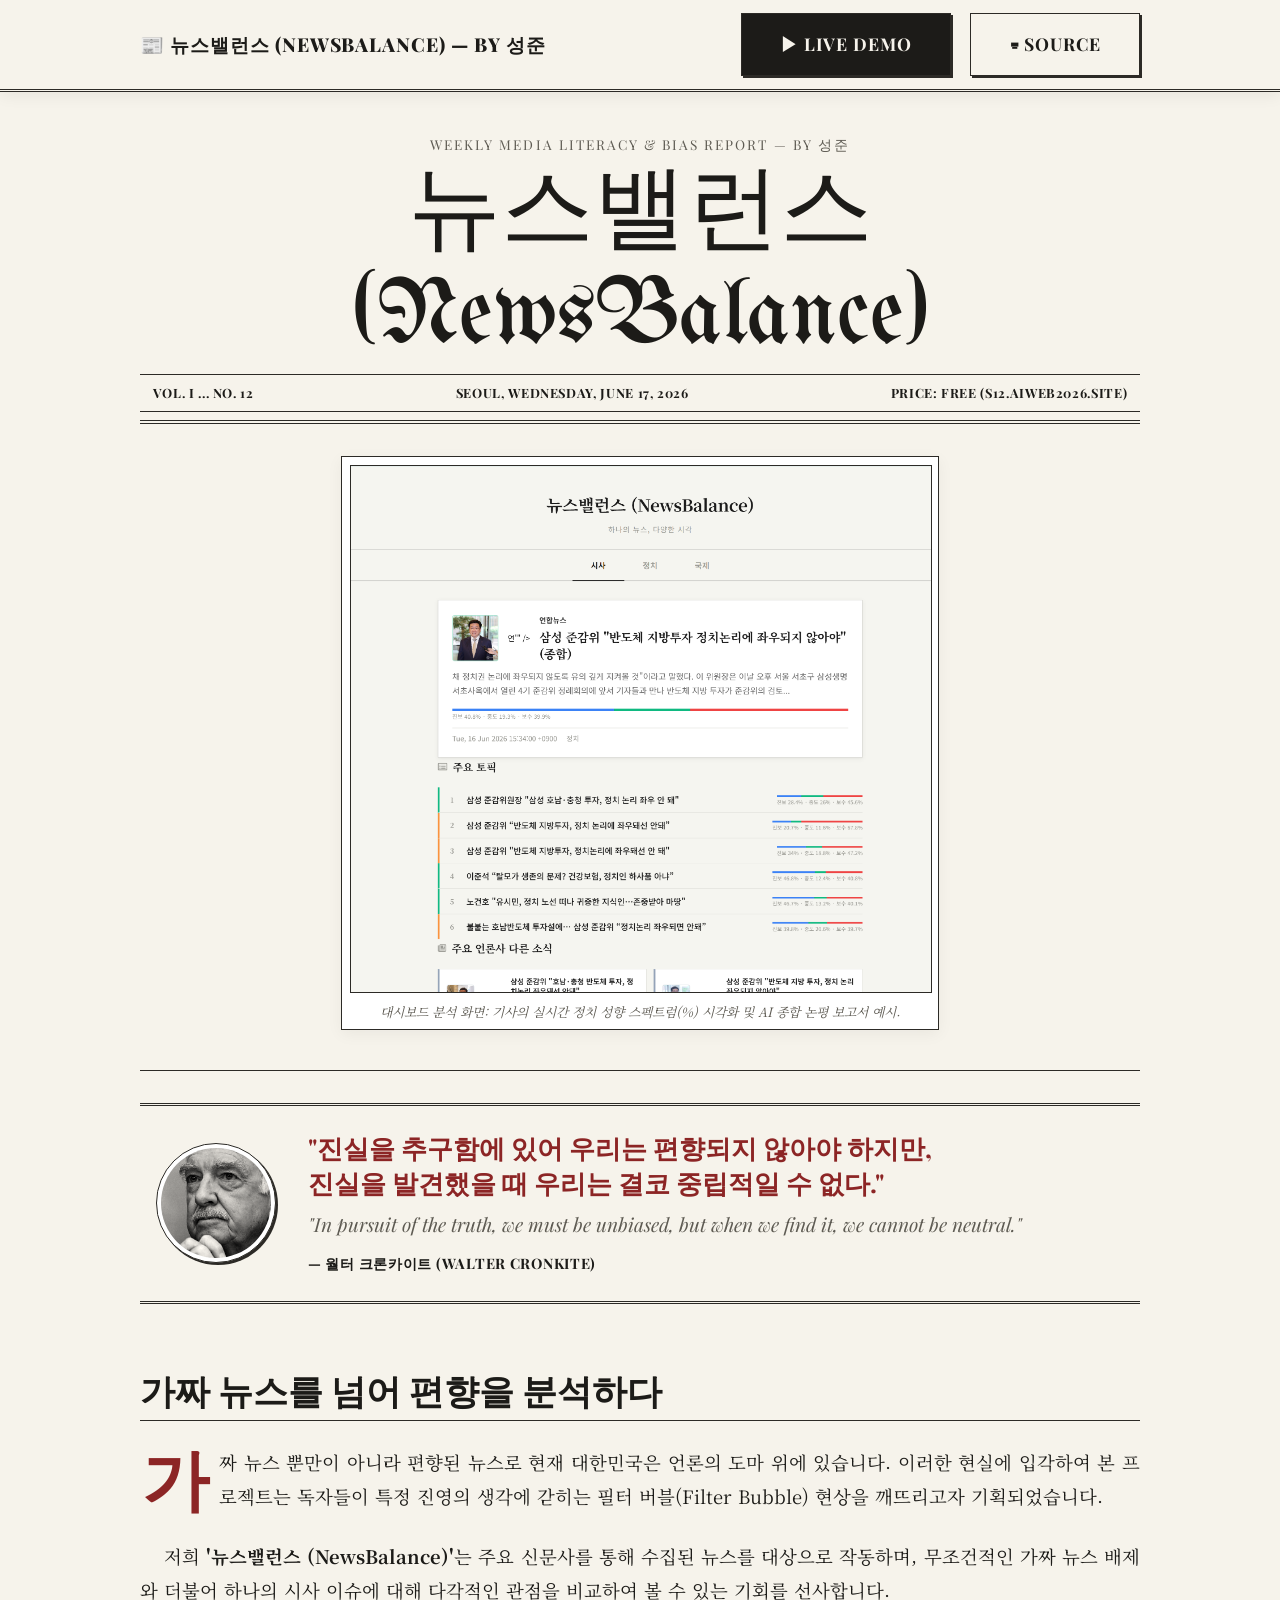
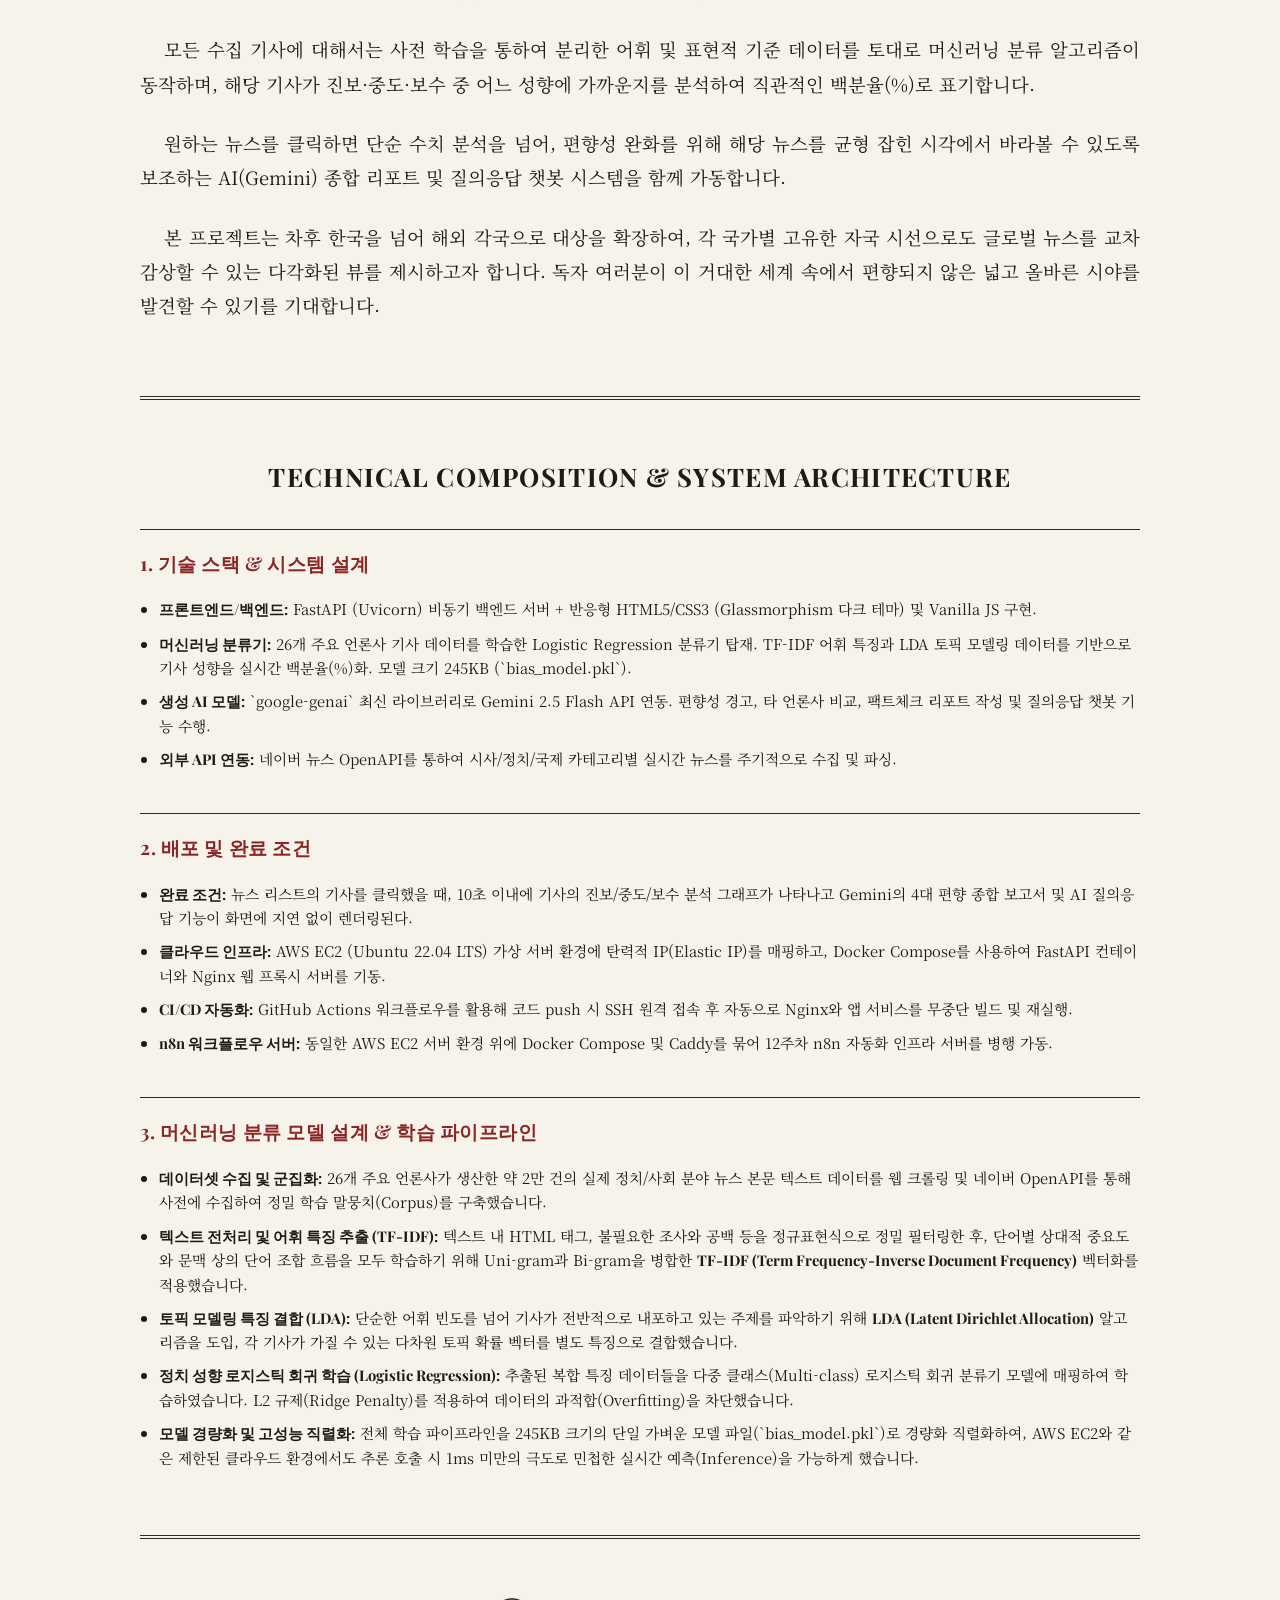
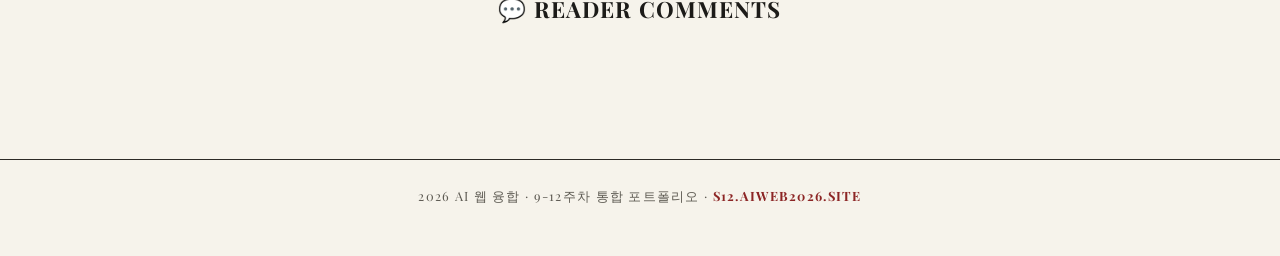
==== index.html @ e5dc77c5 "fix: change primary Live Demo link to raw IP address for reliability" ====
<!DOCTYPE html>
<html lang="ko">
<head>
  <meta charset="UTF-8" />
  <meta name="viewport" content="width=device-width, initial-scale=1.0" />
  <title>📰 뉴스밸런스 (NewsBalance) — by 성준</title>
  <meta name="description" content="뉴스 기사의 정치적 편향을 ML 이원 분석으로 수치화하고 균형 잡힌 시각을 제공하는 서비스" />
  <link rel="stylesheet" href="style.css" />
</head>
<body>

  <!-- ============ STICKY NAVIGATION BAR ============ -->
  <header class="sticky-nav">
    <div class="nav-inner">
      <span class="nav-brand">📰 뉴스밸런스 (NewsBalance) — by 성준</span>
      <div class="nav-buttons">
        <a class="newspaper-btn btn-primary" href="http://100.27.218.145" target="_blank" rel="noopener">
          ▶ Live Demo
        </a>
        <a class="newspaper-btn btn-secondary" href="https://github.com/sjunc/aiweb" target="_blank" rel="noopener">
          ⌨ Source
        </a>
      </div>
    </div>
  </header>

  <div class="container">
    
    <!-- ============ NEWSPAPER MASTHEAD ============ -->
    <header class="masthead">
      <div class="masthead-top">Weekly Media Literacy & Bias Report — by 성준</div>
      <h1 class="masthead-title">뉴스밸런스 (NewsBalance)</h1>
      <div class="masthead-info-bar">
        <span>VOL. I ... NO. 12</span>
        <span>SEOUL, WEDNESDAY, JUNE 17, 2026</span>
        <span>PRICE: FREE (s12.aiweb2026.site)</span>
      </div>
    </header>

    <!-- ============ LARGE FRONT-PAGE SCREENSHOT ============ -->
    <section class="main-screenshot-section">
      <div class="vintage-frame">
        <img class="main-screenshot" src="screenshot.png" alt="NewsBalance Dashboard Mockup" />
        <div class="image-caption">대시보드 분석 화면: 기사의 실시간 정치 성향 스펙트럼(%) 시각화 및 AI 종합 논평 보고서 예시.</div>
      </div>
    </section>

    <!-- ============ EDITORIAL CONTENT (Single Column) ============ -->
    <main class="editorial-stack">
      
      <!-- Walter Cronkite Quote with Portrait side-by-side -->
      <div class="quote-container">
        <div class="quote-portrait-box">
          <img class="quote-portrait-img" src="walter_cronkite.jpg" alt="Walter Cronkite" />
        </div>
        <div class="quote-block">
          <div class="quote-text">
            "진실을 추구함에 있어 우리는 편향되지 않아야 하지만, <br class="desktop-only">진실을 발견했을 때 우리는 결코 중립적일 수 없다."
          </div>
          <div class="quote-text-en">
            "In pursuit of the truth, we must be unbiased, but when we find it, we cannot be neutral."
          </div>
          <div class="quote-author">— 월터 크론카이트 (Walter Cronkite)</div>
        </div>
      </div>

      <!-- Introduction Article -->
      <article class="lead-article">
        <h2 class="article-headline">가짜 뉴스를 넘어 편향을 분석하다</h2>
        <div class="article-body">
          <p class="news-paragraph lead-p">
            가짜 뉴스 뿐만이 아니라 편향된 뉴스로 현재 대한민국은 언론의 도마 위에 있습니다. 이러한 현실에 입각하여 본 프로젝트는 독자들이 특정 진영의 생각에 갇히는 필터 버블(Filter Bubble) 현상을 깨뜨리고자 기획되었습니다.
          </p>
          <p class="news-paragraph">
            저희 <strong>'뉴스밸런스 (NewsBalance)'</strong>는 주요 신문사를 통해 수집된 뉴스를 대상으로 작동하며, 무조건적인 가짜 뉴스 배제와 더불어 하나의 시사 이슈에 대해 다각적인 관점을 비교하여 볼 수 있는 기회를 선사합니다.
          </p>
          <p class="news-paragraph">
            모든 수집 기사에 대해서는 사전 학습을 통하여 분리한 어휘 및 표현적 기준 데이터를 토대로 머신러닝 분류 알고리즘이 동작하며, 해당 기사가 진보·중도·보수 중 어느 성향에 가까운지를 분석하여 직관적인 백분율(%)로 표기합니다.
          </p>
          <p class="news-paragraph">
            원하는 뉴스를 클릭하면 단순 수치 분석을 넘어, 편향성 완화를 위해 해당 뉴스를 균형 잡힌 시각에서 바라볼 수 있도록 보조하는 AI(Gemini) 종합 리포트 및 질의응답 챗봇 시스템을 함께 가동합니다.
          </p>
          <p class="news-paragraph">
            본 프로젝트는 차후 한국을 넘어 해외 각국으로 대상을 확장하여, 각 국가별 고유한 자국 시선으로도 글로벌 뉴스를 교차 감상할 수 있는 다각화된 뷰를 제시하고자 합니다. 독자 여러분이 이 거대한 세계 속에서 편향되지 않은 넓고 올바른 시야를 발견할 수 있기를 기대합니다.
          </p>
        </div>
      </article>



    </main>

    <!-- ============ TECHNICAL SPECIFICATIONS ============ -->
    <section class="technical-report">
      <h2 class="tech-title">Technical Composition &amp; System Architecture</h2>
      
      <div class="tech-grid">
        <div class="tech-card">
          <h3 class="tech-sub-title">1. 기술 스택 &amp; 시스템 설계</h3>
          <ul class="tech-list">
            <li><strong>프론트엔드/백엔드:</strong> FastAPI (Uvicorn) 비동기 백엔드 서버 + 반응형 HTML5/CSS3 (Glassmorphism 다크 테마) 및 Vanilla JS 구현.</li>
            <li><strong>머신러닝 분류기:</strong> 26개 주요 언론사 기사 데이터를 학습한 Logistic Regression 분류기 탑재. TF-IDF 어휘 특징과 LDA 토픽 모델링 데이터를 기반으로 기사 성향을 실시간 백분율(%)화. 모델 크기 245KB (`bias_model.pkl`).</li>
            <li><strong>생성 AI 모델:</strong> `google-genai` 최신 라이브러리로 Gemini 2.5 Flash API 연동. 편향성 경고, 타 언론사 비교, 팩트체크 리포트 작성 및 질의응답 챗봇 기능 수행.</li>
            <li><strong>외부 API 연동:</strong> 네이버 뉴스 OpenAPI를 통하여 시사/정치/국제 카테고리별 실시간 뉴스를 주기적으로 수집 및 파싱.</li>
          </ul>
        </div>

        <div class="tech-card">
          <h3 class="tech-sub-title">2. 배포 및 완료 조건</h3>
          <ul class="tech-list">
            <li><strong>완료 조건:</strong> 뉴스 리스트의 기사를 클릭했을 때, 10초 이내에 기사의 진보/중도/보수 분석 그래프가 나타나고 Gemini의 4대 편향 종합 보고서 및 AI 질의응답 기능이 화면에 지연 없이 렌더링된다.</li>
            <li><strong>클라우드 인프라:</strong> AWS EC2 (Ubuntu 22.04 LTS) 가상 서버 환경에 탄력적 IP(Elastic IP)를 매핑하고, Docker Compose를 사용하여 FastAPI 컨테이너와 Nginx 웹 프록시 서버를 기동.</li>
            <li><strong>CI/CD 자동화:</strong> GitHub Actions 워크플로우를 활용해 코드 push 시 SSH 원격 접속 후 자동으로 Nginx와 앱 서비스를 무중단 빌드 및 재실행.</li>
            <li><strong>n8n 워크플로우 서버:</strong> 동일한 AWS EC2 서버 환경 위에 Docker Compose 및 Caddy를 묶어 12주차 n8n 자동화 인프라 서버를 병행 가동.</li>
          </ul>
        </div>

        <div class="tech-card">
          <h3 class="tech-sub-title">3. 머신러닝 분류 모델 설계 &amp; 학습 파이프라인</h3>
          <ul class="tech-list">
            <li><strong>데이터셋 수집 및 군집화:</strong> 26개 주요 언론사가 생산한 약 2만 건의 실제 정치/사회 분야 뉴스 본문 텍스트 데이터를 웹 크롤링 및 네이버 OpenAPI를 통해 사전에 수집하여 정밀 학습 말뭉치(Corpus)를 구축했습니다.</li>
            <li><strong>텍스트 전처리 및 어휘 특징 추출 (TF-IDF):</strong> 텍스트 내 HTML 태그, 불필요한 조사와 공백 등을 정규표현식으로 정밀 필터링한 후, 단어별 상대적 중요도와 문맥 상의 단어 조합 흐름을 모두 학습하기 위해 Uni-gram과 Bi-gram을 병합한 <strong>TF-IDF (Term Frequency-Inverse Document Frequency)</strong> 벡터화를 적용했습니다.</li>
            <li><strong>토픽 모델링 특징 결합 (LDA):</strong> 단순한 어휘 빈도를 넘어 기사가 전반적으로 내포하고 있는 주제를 파악하기 위해 <strong>LDA (Latent Dirichlet Allocation)</strong> 알고리즘을 도입, 각 기사가 가질 수 있는 다차원 토픽 확률 벡터를 별도 특징으로 결합했습니다.</li>
            <li><strong>정치 성향 로지스틱 회귀 학습 (Logistic Regression):</strong> 추출된 복합 특징 데이터들을 다중 클래스(Multi-class) 로지스틱 회귀 분류기 모델에 매핑하여 학습하였습니다. L2 규제(Ridge Penalty)를 적용하여 데이터의 과적합(Overfitting)을 차단했습니다.</li>
            <li><strong>모델 경량화 및 고성능 직렬화:</strong> 전체 학습 파이프라인을 245KB 크기의 단일 가벼운 모델 파일(`bias_model.pkl`)로 경량화 직렬화하여, AWS EC2와 같은 제한된 클라우드 환경에서도 추론 호출 시 1ms 미만의 극도로 민첩한 실시간 예측(Inference)을 가능하게 했습니다.</li>
          </ul>
        </div>
      </div>
    </section>

    <!-- ============ GISCUS COMMENTS ============ -->
    <section class="comments-section" id="comments">
      <h2 class="comments-title">💬 Reader Comments</h2>
      <div class="giscus"></div>
      <script src="https://giscus.app/client.js"
        data-repo="sjunc/aiweb"
        data-repo-id="R_kgDOSPzPfw"
        data-category="Announcements"
        data-category-id="DIC_kwDOSPzPf84C79hP"
        data-mapping="pathname"
        data-strict="0"
        data-reactions-enabled="1"
        data-emit-metadata="0"
        data-input-position="bottom"
        data-theme="preferred_color_scheme"
        data-lang="ko"
        crossorigin="anonymous"
        async>
      </script>
    </section>

  </div>

  <!-- Footer -->
  <footer class="vintage-footer">
    2026 AI 웹 융합 · 9-12주차 통합 포트폴리오 · <a href="https://s12.aiweb2026.site">s12.aiweb2026.site</a>
  </footer>

</body>
</html>
---- style.css ----
/* ============ Playfair & Blackletter Fonts ============ */
@import url('https://fonts.googleapis.com/css2?family=Playfair+Display:ital,wght@0,700;0,800;1,400;1,700&family=UnifrakturMaguntia&family=Noto+Serif+KR:wght@400;500;700&display=swap');

:root {
  --paper: #f6f3eb; /* Aged parchment color */
  --ink: #1c1b18;   /* Faded black ink */
  --ink-muted: #5e5b53;
  --border: #2c2a26;
  --accent: #8c2525; /* Vintage Red */
  --highlight: #ede8dd;
  --container-max: 1000px; /* Wider and more readable unified single column */
}

body {
  margin: 0;
  padding: 0;
  background-color: var(--paper);
  color: var(--ink);
  font-family: 'Noto Serif KR', Georgia, serif;
  line-height: 1.85;
  -webkit-font-smoothing: antialiased;
}

/* Base Container */
.container {
  max-width: var(--container-max);
  margin: 0 auto;
  padding: 2.5rem 1.5rem;
}

/* ============ MASTHEAD (Newspaper Header) ============ */
.masthead {
  text-align: center;
  border-bottom: 4px double var(--border);
  padding-bottom: 0.5rem;
  margin-bottom: 2rem;
}

.masthead-top {
  font-family: 'Playfair Display', serif;
  font-size: 0.85rem;
  letter-spacing: 0.15em;
  text-transform: uppercase;
  color: var(--ink-muted);
  margin-bottom: 0.3rem;
}

.masthead-title {
  font-family: 'UnifrakturMaguntia', serif;
  font-size: clamp(3.2rem, 8vw, 5.8rem);
  line-height: 1.1;
  margin: 0.4rem 0;
  font-weight: normal;
  color: var(--ink);
}

.masthead-info-bar {
  display: flex;
  justify-content: space-between;
  border-top: 1px solid var(--border);
  border-bottom: 1px solid var(--border);
  padding: 0.4rem 0.8rem;
  font-family: 'Playfair Display', serif;
  font-size: 0.8rem;
  font-weight: bold;
  text-transform: uppercase;
  letter-spacing: 0.05em;
}

@media (max-width: 480px) {
  .masthead-info-bar {
    font-size: 0.65rem;
    padding: 0.4rem 0.2rem;
  }
}

/* ============ STICKY NAVIGATION BAR ============ */
.sticky-nav {
  position: sticky;
  top: 0;
  z-index: 1000;
  background-color: var(--paper);
  border-bottom: 3px double var(--border);
  padding: 0.8rem 2rem;
  box-shadow: 0 4px 15px rgba(0, 0, 0, 0.06);
}

.nav-inner {
  max-width: var(--container-max);
  margin: 0 auto;
  display: flex;
  justify-content: space-between;
  align-items: center;
  gap: 1.5rem;
}

.nav-brand {
  font-family: 'Playfair Display', serif;
  font-weight: 800;
  font-size: 1.2rem;
  letter-spacing: 0.05em;
  text-transform: uppercase;
  color: var(--ink);
}

.nav-buttons {
  display: flex;
  gap: 1.2rem;
}

.newspaper-btn {
  display: inline-flex;
  align-items: center;
  justify-content: center;
  gap: 0.6rem;
  padding: 0.9rem 2.4rem;
  font-family: 'Playfair Display', serif;
  font-size: 1.1rem;
  font-weight: bold;
  text-decoration: none;
  text-transform: uppercase;
  letter-spacing: 0.05em;
  transition: all 0.2s ease;
  border: 1px solid var(--border);
  box-shadow: 2px 2px 0px var(--border);
}

@media (max-width: 680px) {
  .sticky-nav {
    padding: 0.8rem 1rem;
  }
  .nav-inner {
    flex-direction: column;
    gap: 0.6rem;
    align-items: center;
    text-align: center;
  }
  .nav-brand {
    font-size: 1.05rem;
  }
  .nav-buttons {
    width: 100%;
    justify-content: center;
    gap: 0.6rem;
  }
  .newspaper-btn {
    padding: 0.6rem 1.2rem !important;
    font-size: 0.85rem !important;
  }
}

.newspaper-btn:active {
  transform: translate(2px, 2px);
  box-shadow: none;
}

.newspaper-btn.btn-primary {
  background-color: var(--ink);
  color: var(--paper);
}

.newspaper-btn.btn-primary:hover {
  background-color: var(--accent);
  color: white;
  border-color: var(--accent);
}

.newspaper-btn.btn-secondary {
  background-color: transparent;
  color: var(--ink);
}

.newspaper-btn.btn-secondary:hover {
  background-color: var(--highlight);
}

/* ============ VINTAGE SCREENSHOT FRAME ============ */
.main-screenshot-section {
  display: flex;
  justify-content: center;
  margin-bottom: 2.5rem;
}

.vintage-frame {
  border: 1px solid var(--border);
  padding: 8px;
  background-color: white;
  box-shadow: 0 4px 15px rgba(0, 0, 0, 0.05);
  max-width: 580px;
  width: 100%;
}

.main-screenshot {
  display: block;
  width: 100%;
  height: auto;
  border: 1px solid var(--border);
}

.image-caption {
  font-size: 0.8rem;
  font-style: italic;
  color: var(--ink-muted);
  text-align: center;
  margin-top: 0.6rem;
  line-height: 1.4;
}

/* ============ EDITORIAL STACK (Single Column) ============ */
.editorial-stack {
  display: flex;
  flex-direction: column;
  gap: 2.5rem;
  border-top: 1px solid var(--border);
  padding-top: 2rem;
}

/* Quote Block & Portrait Container */
.quote-container {
  display: flex;
  align-items: center;
  gap: 2rem;
  border-top: 3px double var(--border);
  border-bottom: 3px double var(--border);
  padding: 1.5rem 1rem;
  margin-bottom: 1.5rem;
}

.quote-portrait-box {
  flex-shrink: 0;
  width: 110px;
  height: 110px;
  border: 1px solid var(--border);
  padding: 4px;
  background-color: white;
  border-radius: 50%;
  overflow: hidden;
  box-shadow: 2px 2px 0px var(--border);
}

.quote-portrait-img {
  width: 100%;
  height: 100%;
  object-fit: cover;
  border-radius: 50%;
  filter: grayscale(100%) contrast(120%) sepia(10%);
}

.quote-block {
  flex: 1;
  text-align: left;
}

@media (max-width: 680px) {
  .quote-container {
    flex-direction: column;
    text-align: center;
    gap: 1rem;
  }
  .quote-block {
    text-align: center;
  }
}

.quote-text {
  font-family: 'Playfair Display', serif;
  font-size: clamp(1.2rem, 2.5vw, 1.6rem);
  line-height: 1.4;
  margin-bottom: 0.6rem;
  font-weight: 700;
  color: var(--accent);
}

.quote-text-en {
  font-family: 'Playfair Display', serif;
  font-size: clamp(1rem, 2vw, 1.2rem);
  font-style: italic;
  line-height: 1.4;
  margin-bottom: 0.8rem;
  color: var(--ink-muted);
}

.quote-author {
  font-family: 'Playfair Display', serif;
  font-size: 0.9rem;
  font-weight: bold;
  text-transform: uppercase;
  letter-spacing: 0.05em;
}

/* Article Headline & Body */
.lead-article {
  text-align: left;
}

.article-headline {
  font-family: 'Playfair Display', serif;
  font-size: clamp(1.6rem, 3.5vw, 2.2rem);
  font-weight: 800;
  line-height: 1.25;
  margin: 0 0 1.5rem 0;
  color: var(--ink);
  border-bottom: 1px solid var(--border);
  padding-bottom: 0.5rem;
}

.article-body {
  font-size: 1.15rem;
  color: var(--ink);
}

.news-paragraph {
  margin: 0 0 1.6rem 0;
  text-indent: 1.5rem;
  text-align: justify;
  line-height: 1.85;
}

.news-paragraph.lead-p {
  text-indent: 0;
}

.news-paragraph.lead-p::first-letter {
  float: left;
  font-size: 4.2rem;
  line-height: 0.75;
  padding-top: 6px;
  padding-right: 10px;
  padding-left: 2px;
  font-family: 'Playfair Display', serif;
  font-weight: bold;
  color: var(--accent);
}

.desktop-only {
  display: block;
}

@media (max-width: 576px) {
  .desktop-only {
    display: none;
  }
}

/* Portrait Section */
.portrait-section {
  display: flex;
  justify-content: center;
  margin: 1rem 0;
}

.portrait-box {
  border: 1px solid var(--border);
  padding: 8px;
  background-color: white;
  text-align: center;
  max-width: 550px;
  width: 100%;
}

.portrait-img {
  width: 100%;
  height: auto;
  border: 1px solid var(--border);
  filter: grayscale(100%) contrast(120%) sepia(10%);
}

.portrait-cap {
  font-size: 0.75rem;
  font-style: italic;
  color: var(--ink-muted);
  margin-top: 0.5rem;
  line-height: 1.3;
}

/* ============ TECHNICAL SPECIFICATIONS ============ */
.technical-report {
  border-top: 4px double var(--border);
  margin-top: 3rem;
  padding-top: 2rem;
}

.tech-title {
  font-family: 'Playfair Display', serif;
  text-align: center;
  font-size: 1.6rem;
  text-transform: uppercase;
  letter-spacing: 0.05em;
  margin-bottom: 1.8rem;
}

.tech-grid {
  display: flex;
  flex-direction: column;
  gap: 2rem;
}

.tech-card {
  border-top: 1px solid var(--border);
  padding-top: 1rem;
}

.tech-sub-title {
  font-family: 'Playfair Display', serif;
  font-size: 1.2rem;
  text-transform: uppercase;
  margin-top: 0;
  margin-bottom: 1rem;
  letter-spacing: 0.03em;
  color: var(--accent);
}

.tech-list {
  padding-left: 1.2rem;
  margin: 0;
}

.tech-list li {
  font-size: 0.92rem;
  margin-bottom: 0.6rem;
  line-height: 1.6;
}

.tech-list li strong {
  font-family: 'Playfair Display', serif;
}

/* ============ GISCUS SECTION ============ */
.comments-section {
  border-top: 4px double var(--border);
  margin-top: 3.5rem;
  padding-top: 2rem;
}

.comments-title {
  font-family: 'Playfair Display', serif;
  font-size: 1.4rem;
  text-align: center;
  text-transform: uppercase;
  letter-spacing: 0.05em;
  margin-bottom: 1.5rem;
}

/* ============ FOOTER ============ */
.vintage-footer {
  border-top: 1px solid var(--border);
  margin-top: 4rem;
  padding: 1.5rem 0 3rem;
  text-align: center;
  font-family: 'Playfair Display', serif;
  font-size: 0.8rem;
  color: var(--ink-muted);
  text-transform: uppercase;
  letter-spacing: 0.1em;
}

.vintage-footer a {
  color: var(--accent);
  text-decoration: none;
  font-weight: bold;
}
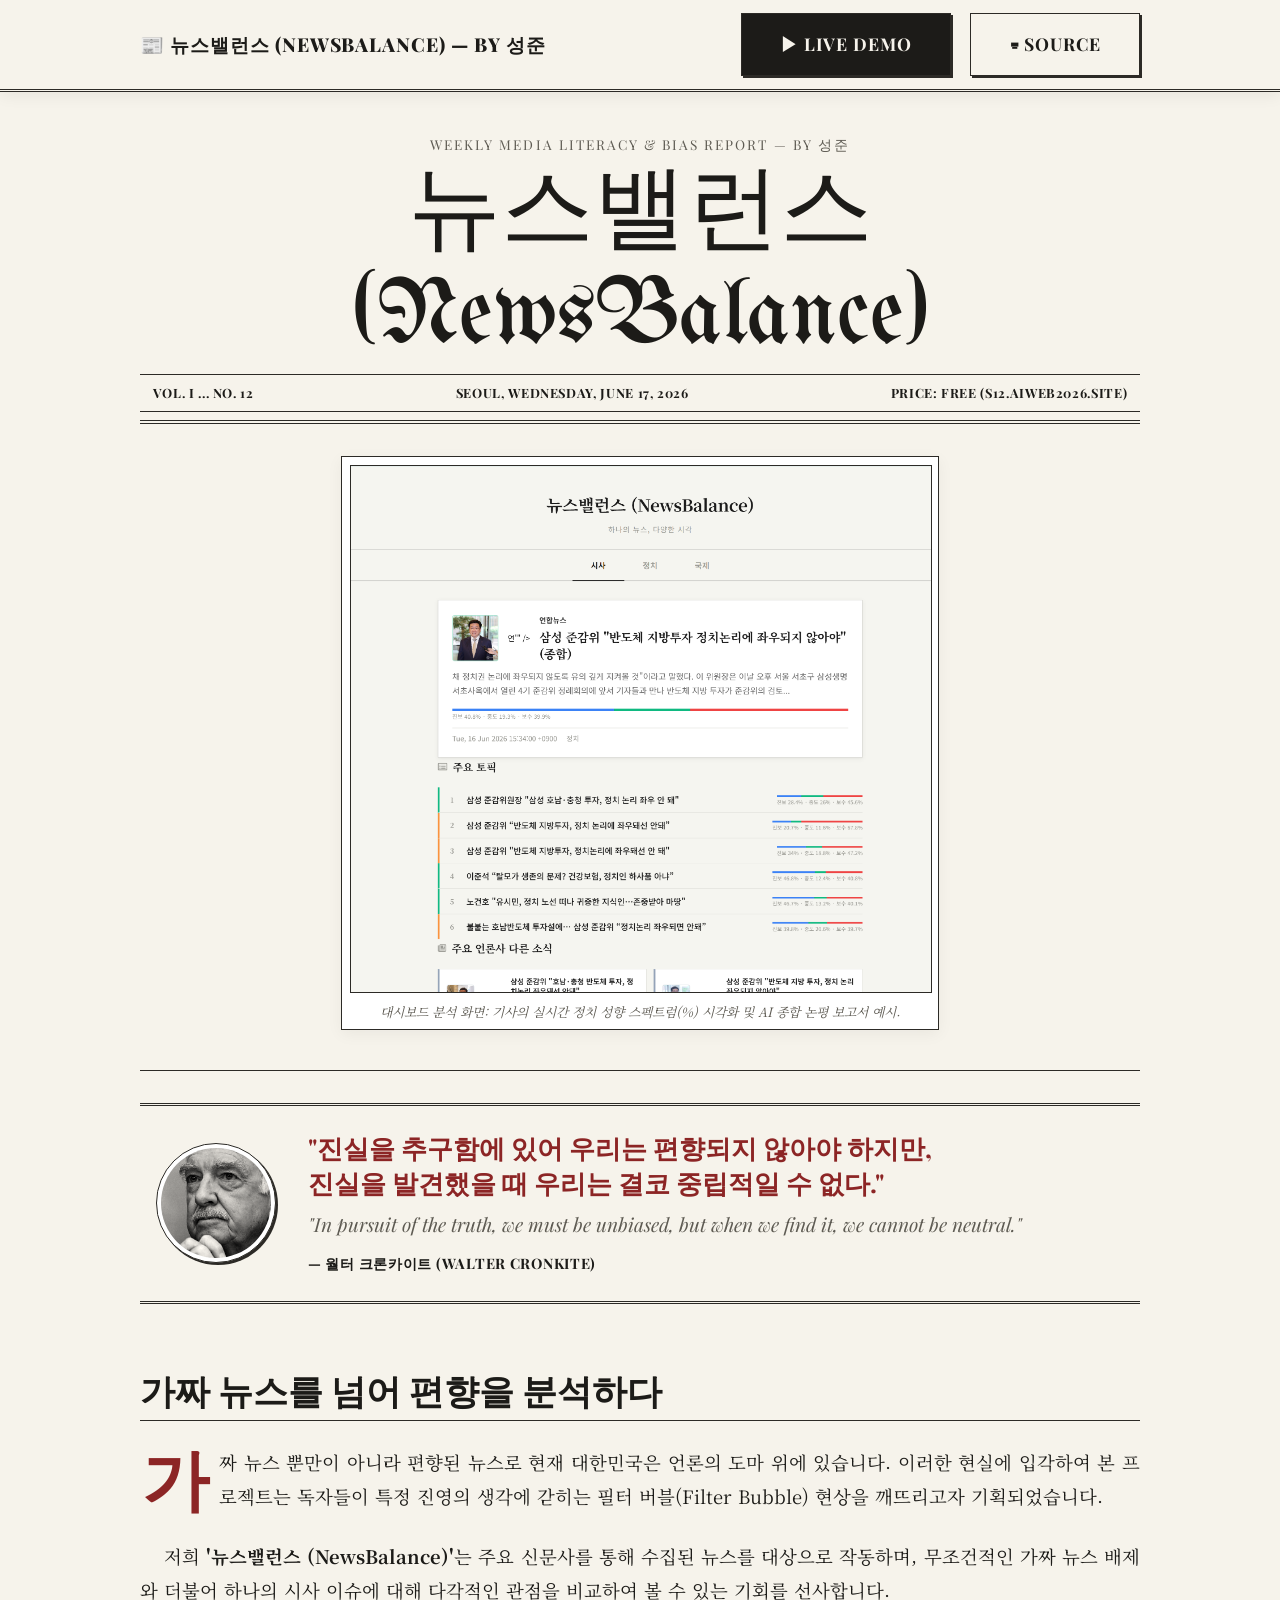
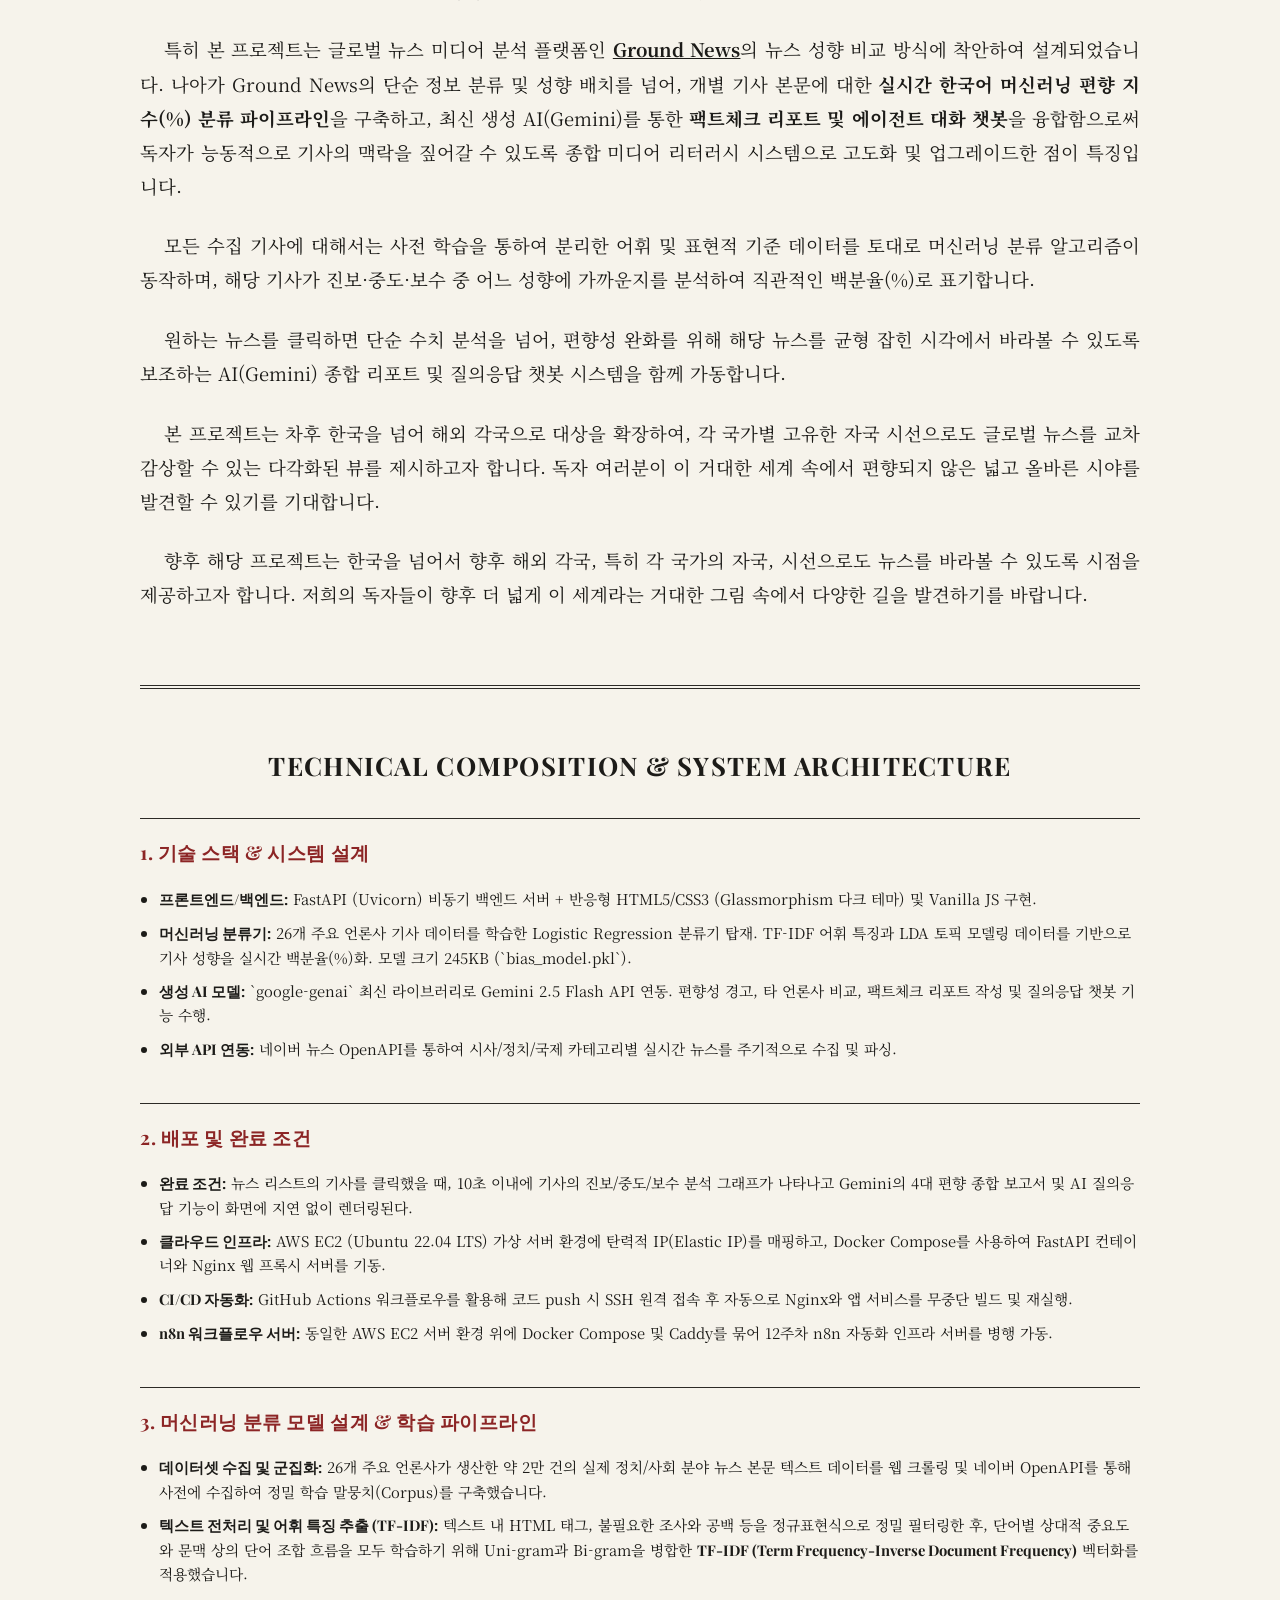
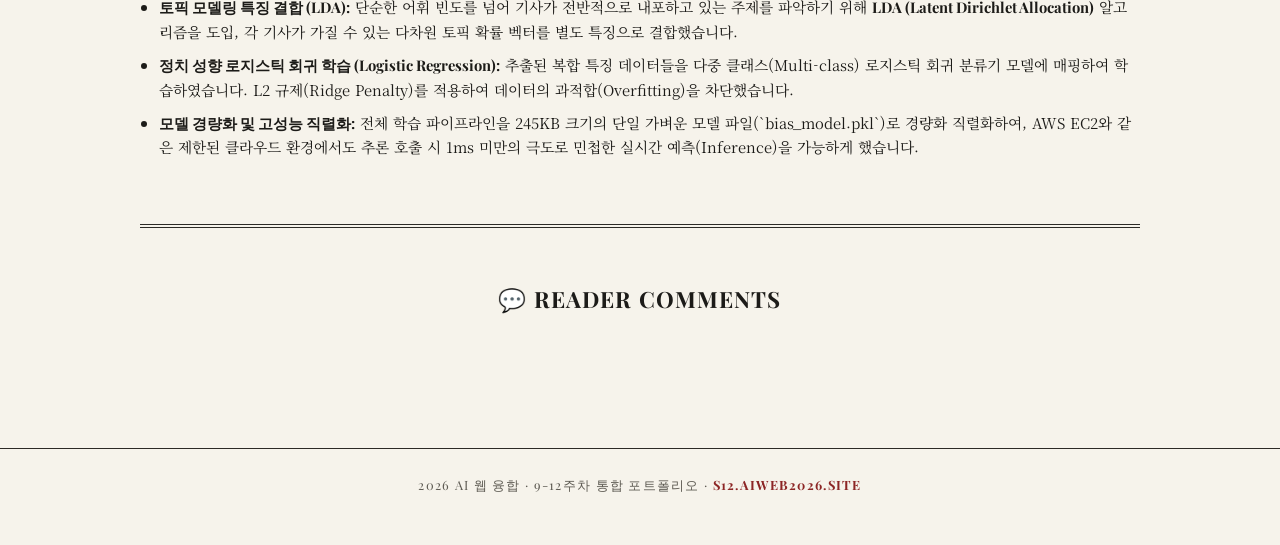
==== commit 430e5521: "docs: add Ground News inspiration and project vision statement to index.html" ====
--- a/index.html
+++ b/index.html
@@ -75,6 +75,9 @@
             저희 <strong>'뉴스밸런스 (NewsBalance)'</strong>는 주요 신문사를 통해 수집된 뉴스를 대상으로 작동하며, 무조건적인 가짜 뉴스 배제와 더불어 하나의 시사 이슈에 대해 다각적인 관점을 비교하여 볼 수 있는 기회를 선사합니다.
           </p>
           <p class="news-paragraph">
+            특히 본 프로젝트는 글로벌 뉴스 미디어 분석 플랫폼인 <strong><a href="https://ground.news/" target="_blank" rel="noopener" style="color: inherit; text-decoration: underline;">Ground News</a></strong>의 뉴스 성향 비교 방식에 착안하여 설계되었습니다. 나아가 Ground News의 단순 정보 분류 및 성향 배치를 넘어, 개별 기사 본문에 대한 <strong>실시간 한국어 머신러닝 편향 지수(%) 분류 파이프라인</strong>을 구축하고, 최신 생성 AI(Gemini)를 통한 <strong>팩트체크 리포트 및 에이전트 대화 챗봇</strong>을 융합함으로써 독자가 능동적으로 기사의 맥락을 짚어갈 수 있도록 종합 미디어 리터러시 시스템으로 고도화 및 업그레이드한 점이 특징입니다.
+          </p>
+          <p class="news-paragraph">
             모든 수집 기사에 대해서는 사전 학습을 통하여 분리한 어휘 및 표현적 기준 데이터를 토대로 머신러닝 분류 알고리즘이 동작하며, 해당 기사가 진보·중도·보수 중 어느 성향에 가까운지를 분석하여 직관적인 백분율(%)로 표기합니다.
           </p>
           <p class="news-paragraph">
@@ -82,6 +85,9 @@
           </p>
           <p class="news-paragraph">
             본 프로젝트는 차후 한국을 넘어 해외 각국으로 대상을 확장하여, 각 국가별 고유한 자국 시선으로도 글로벌 뉴스를 교차 감상할 수 있는 다각화된 뷰를 제시하고자 합니다. 독자 여러분이 이 거대한 세계 속에서 편향되지 않은 넓고 올바른 시야를 발견할 수 있기를 기대합니다.
+          </p>
+          <p class="news-paragraph">
+            향후 해당 프로젝트는 한국을 넘어서 향후 해외 각국, 특히 각 국가의 자국, 시선으로도 뉴스를 바라볼 수 있도록 시점을 제공하고자 합니다. 저희의 독자들이 향후 더 넓게 이 세계라는 거대한 그림 속에서 다양한 길을 발견하기를 바랍니다.
           </p>
         </div>
       </article>
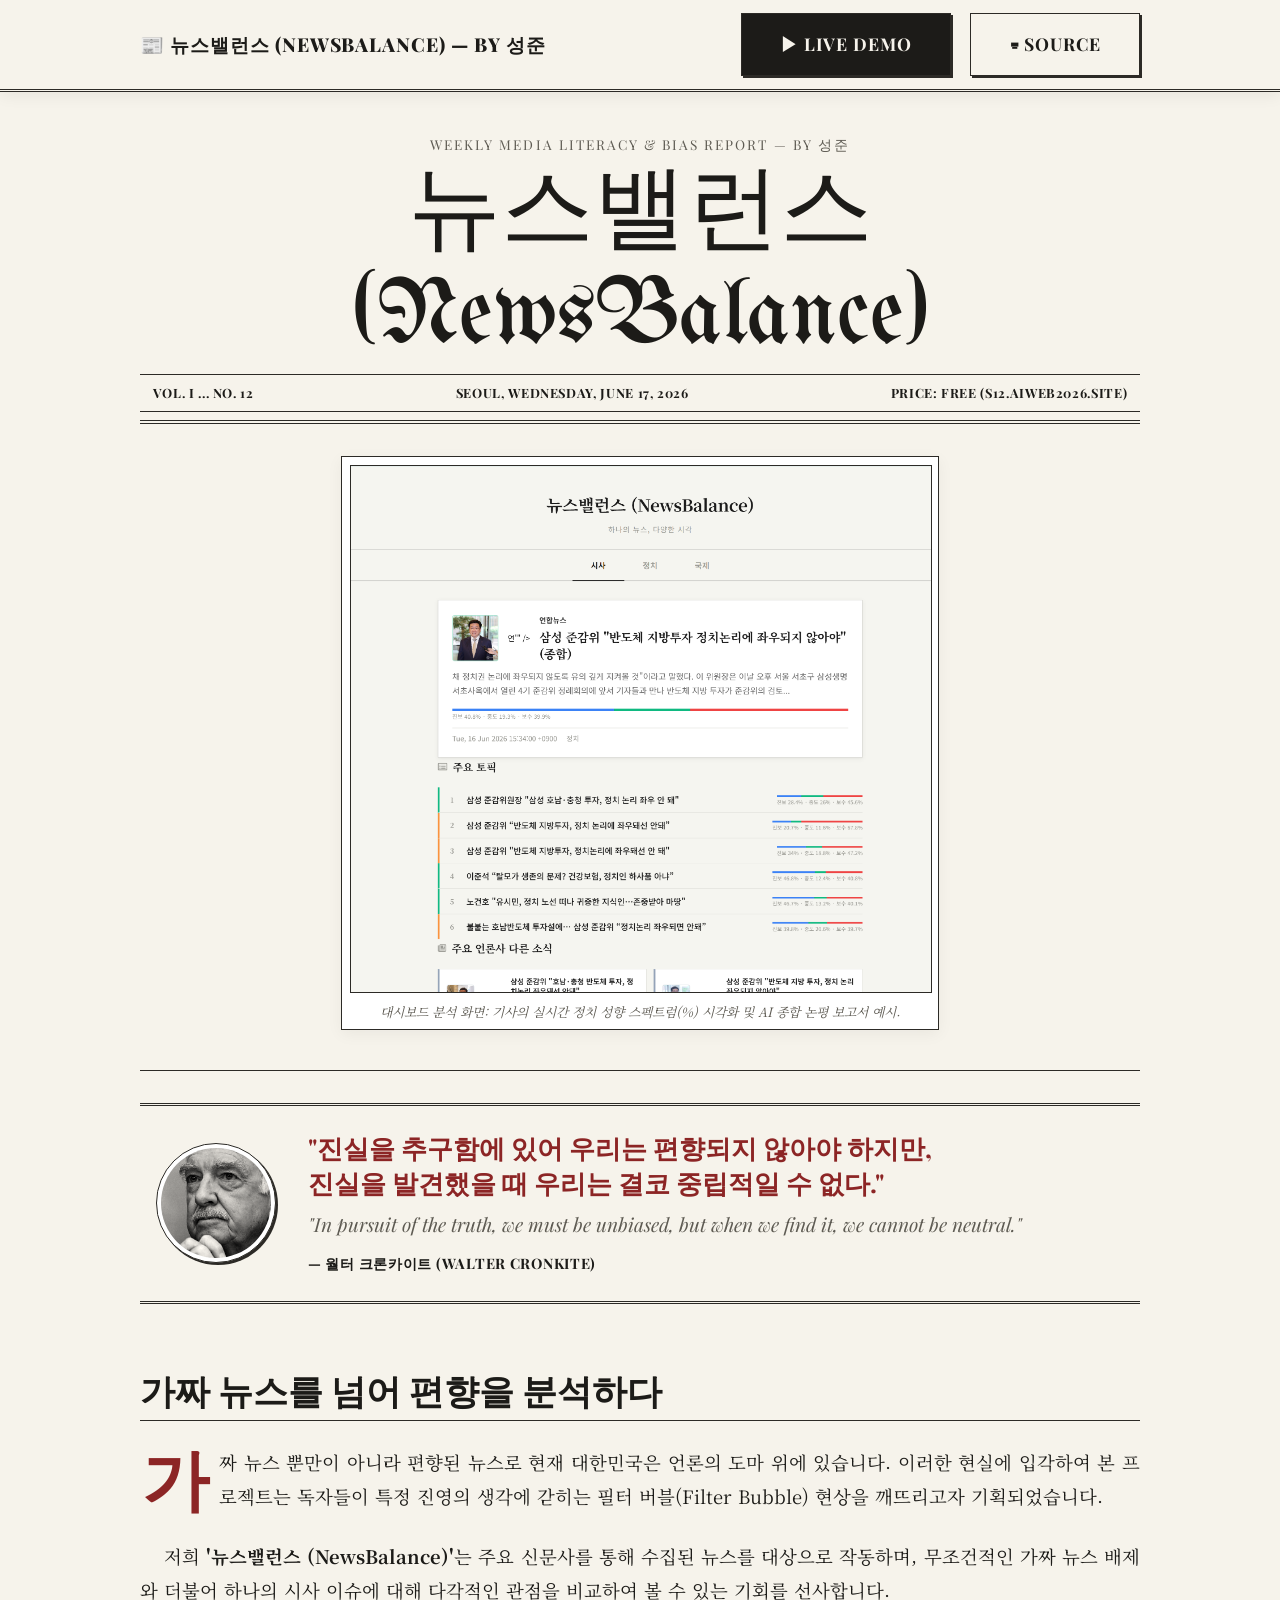
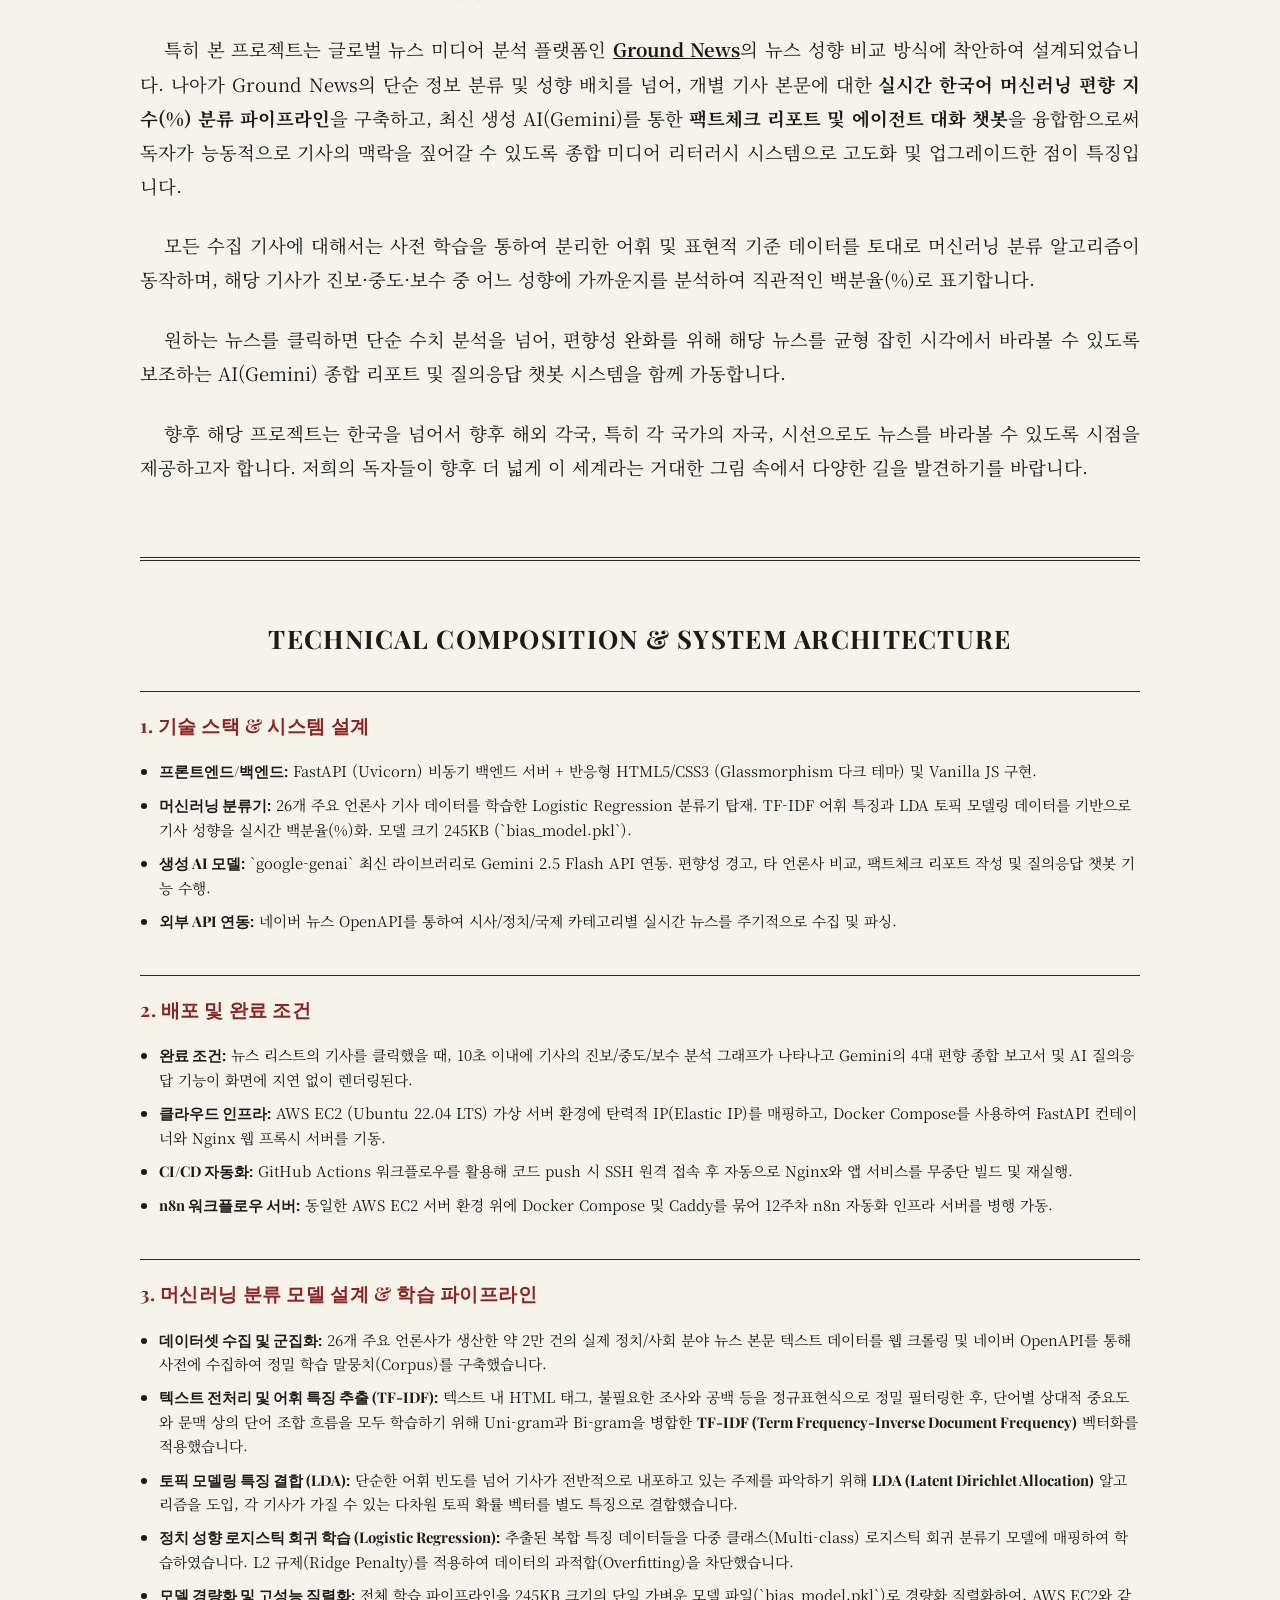
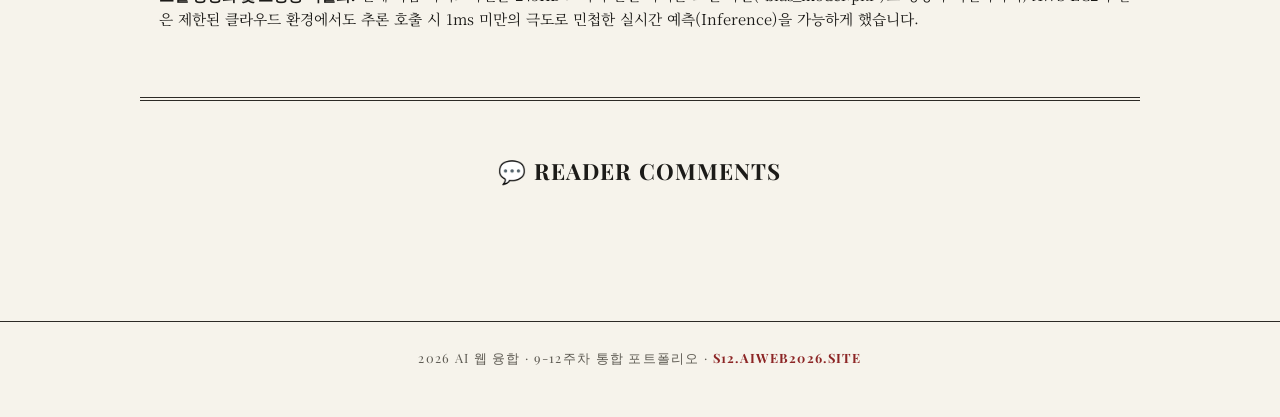
==== commit 94be4654: "fix: resolve 15 critical/high/medium issues - event loop, XSS, CORS, cache safety, prompt injection," ====
--- a/index.html
+++ b/index.html
@@ -84,9 +84,6 @@
             원하는 뉴스를 클릭하면 단순 수치 분석을 넘어, 편향성 완화를 위해 해당 뉴스를 균형 잡힌 시각에서 바라볼 수 있도록 보조하는 AI(Gemini) 종합 리포트 및 질의응답 챗봇 시스템을 함께 가동합니다.
           </p>
           <p class="news-paragraph">
-            본 프로젝트는 차후 한국을 넘어 해외 각국으로 대상을 확장하여, 각 국가별 고유한 자국 시선으로도 글로벌 뉴스를 교차 감상할 수 있는 다각화된 뷰를 제시하고자 합니다. 독자 여러분이 이 거대한 세계 속에서 편향되지 않은 넓고 올바른 시야를 발견할 수 있기를 기대합니다.
-          </p>
-          <p class="news-paragraph">
             향후 해당 프로젝트는 한국을 넘어서 향후 해외 각국, 특히 각 국가의 자국, 시선으로도 뉴스를 바라볼 수 있도록 시점을 제공하고자 합니다. 저희의 독자들이 향후 더 넓게 이 세계라는 거대한 그림 속에서 다양한 길을 발견하기를 바랍니다.
           </p>
         </div>
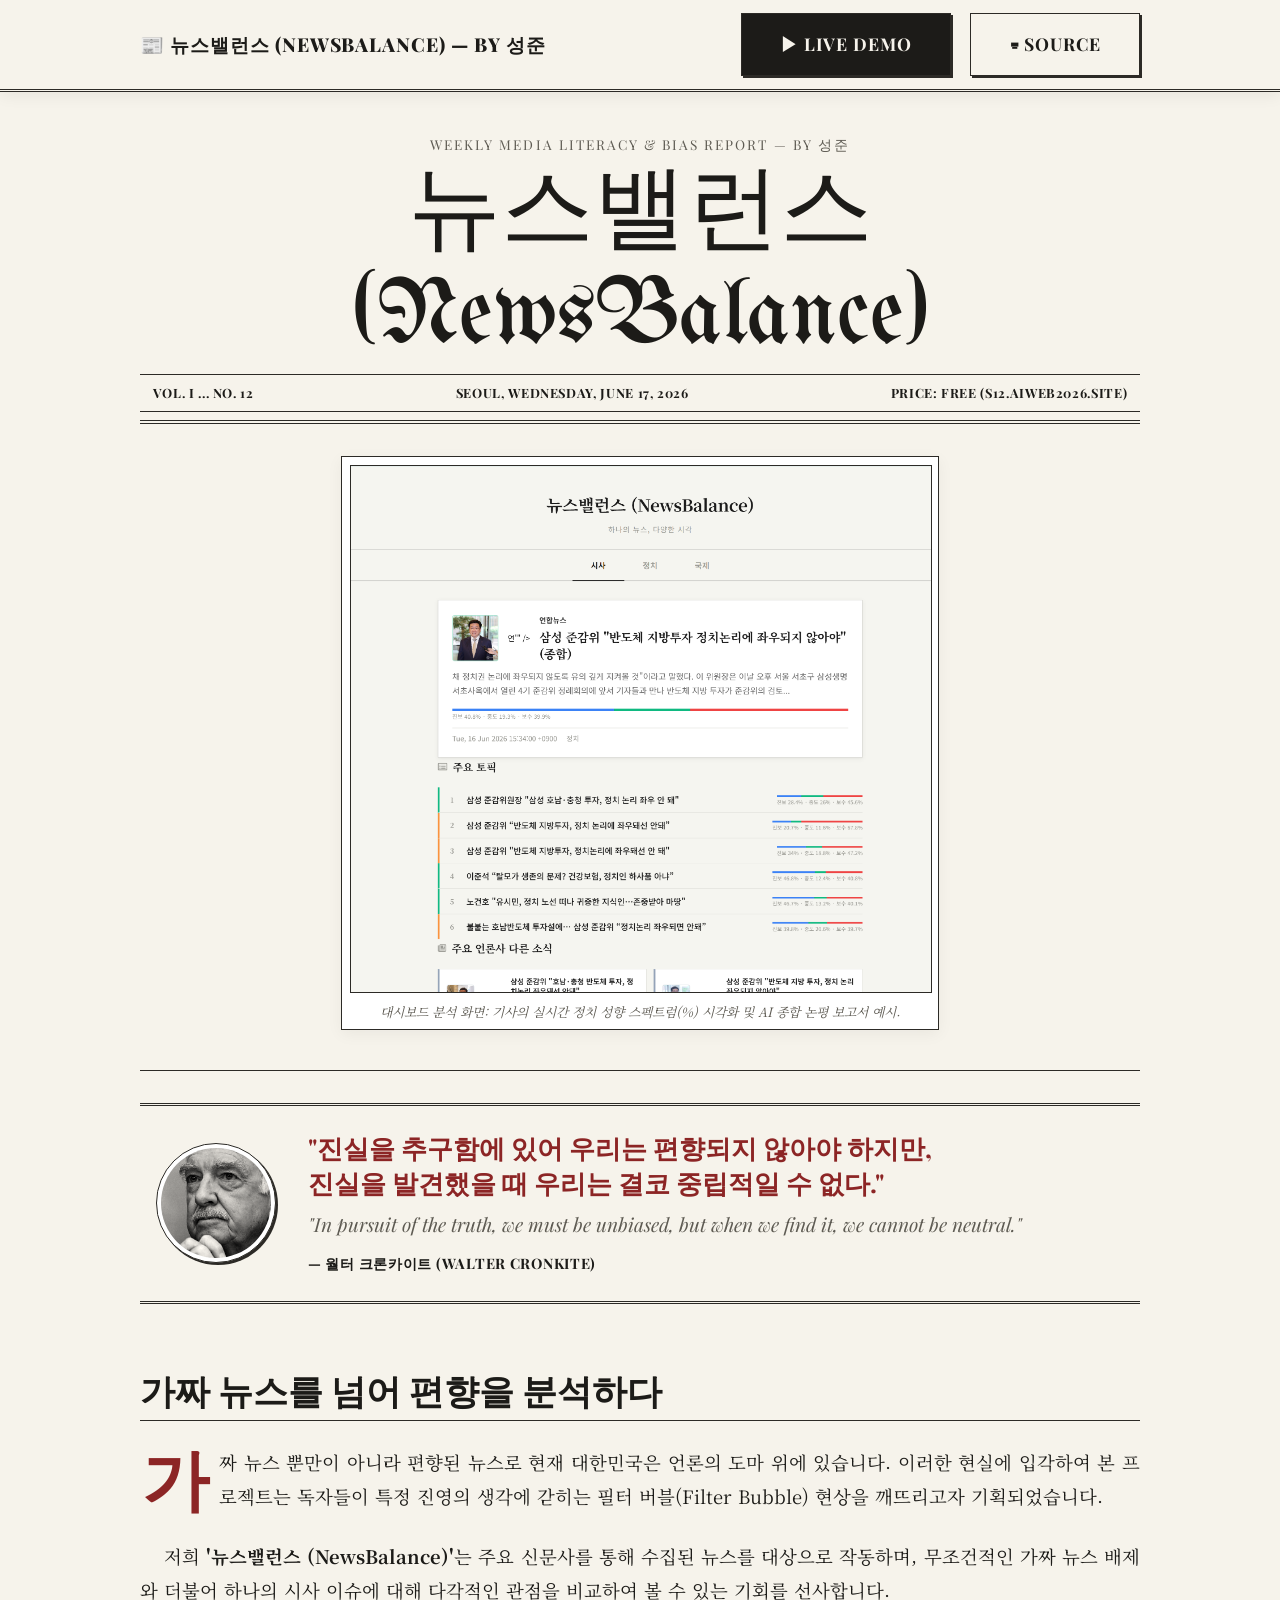
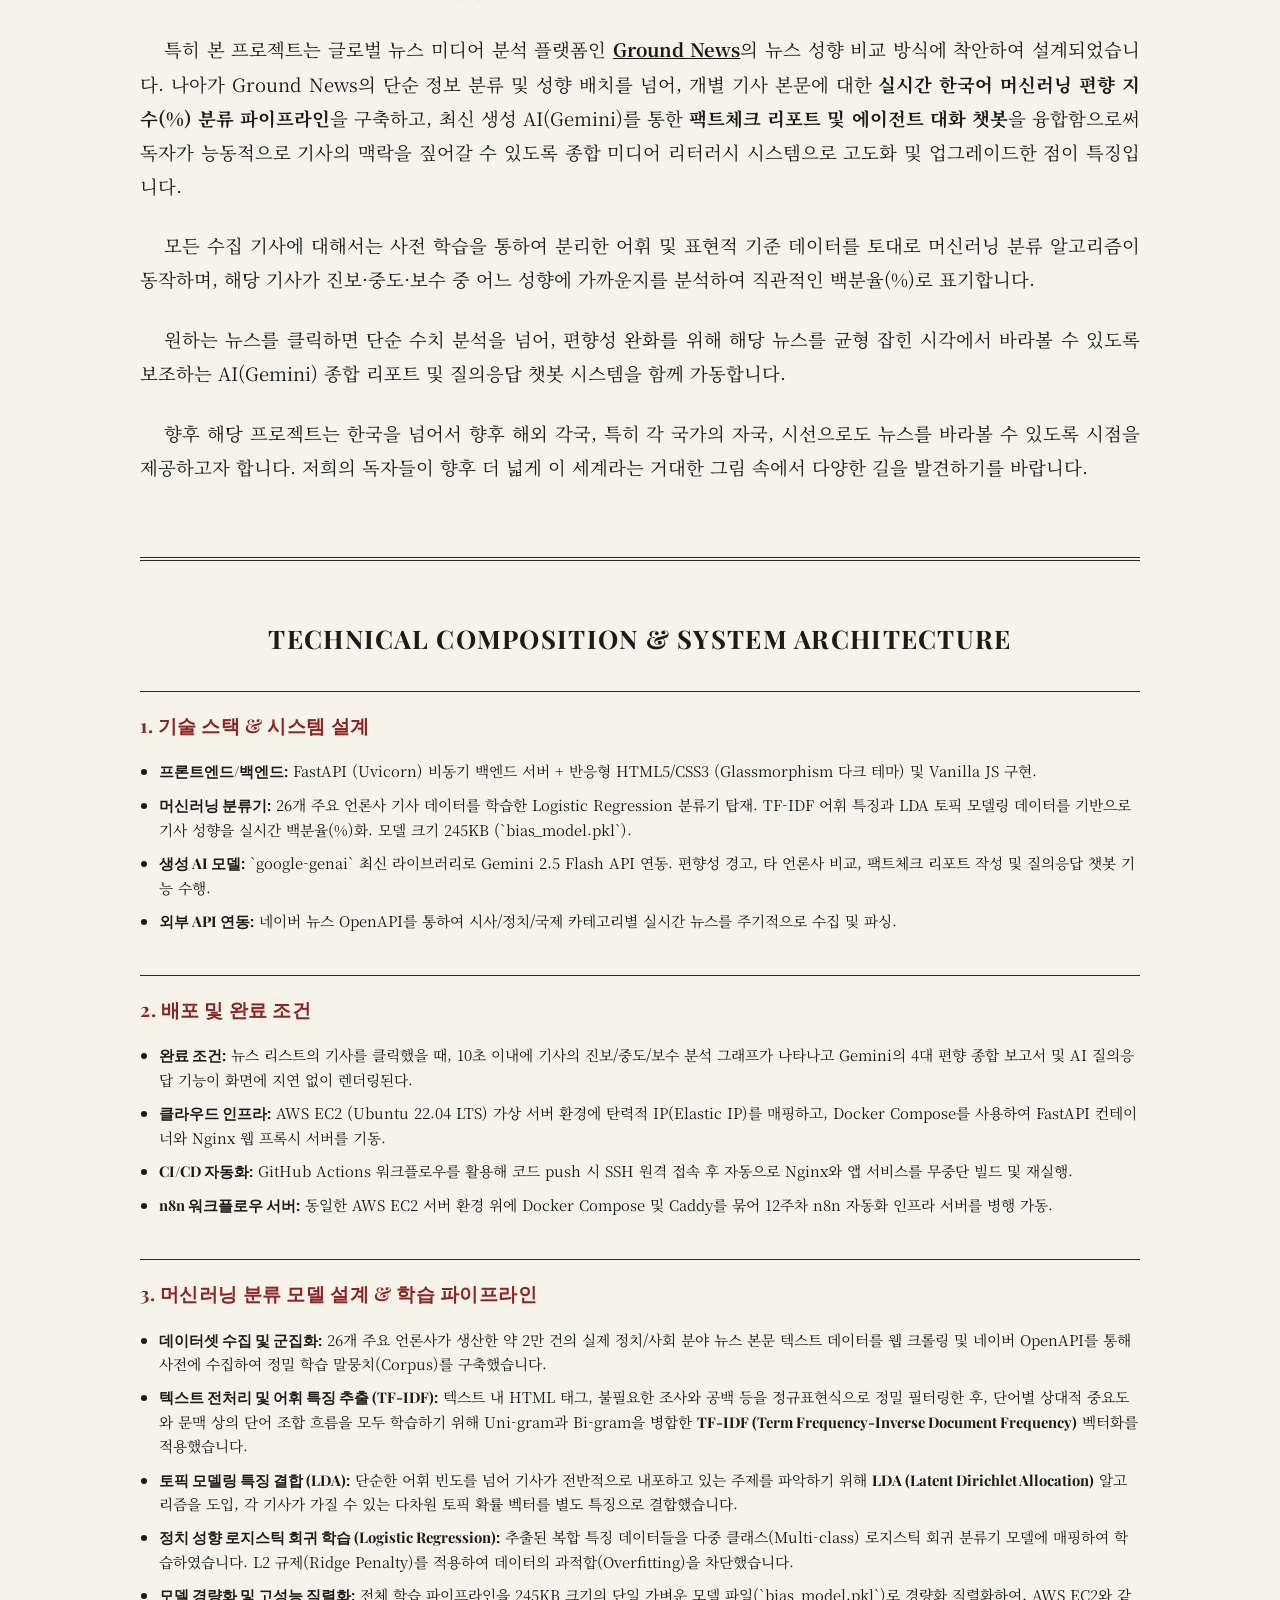
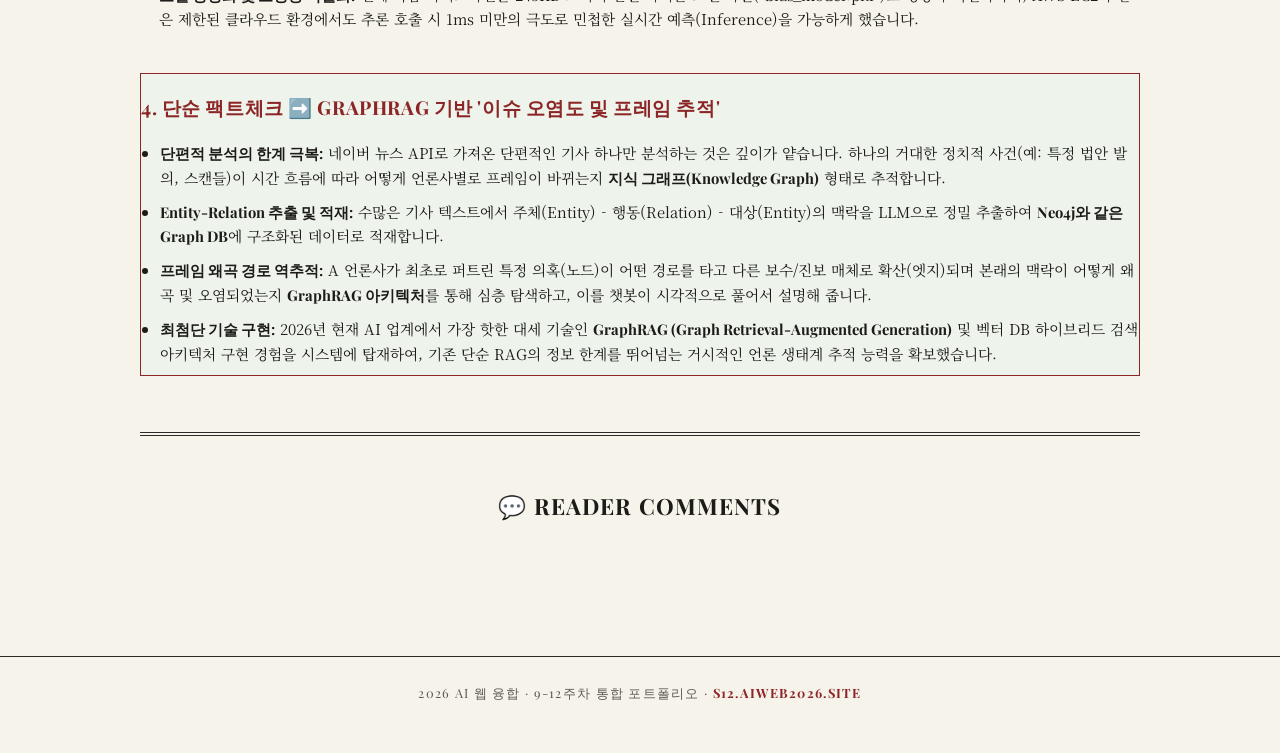
==== commit 4aca2bcb: "feat: add GraphRAG technical architecture to landing page" ====
--- a/index.html
+++ b/index.html
@@ -128,6 +128,16 @@
             <li><strong>모델 경량화 및 고성능 직렬화:</strong> 전체 학습 파이프라인을 245KB 크기의 단일 가벼운 모델 파일(`bias_model.pkl`)로 경량화 직렬화하여, AWS EC2와 같은 제한된 클라우드 환경에서도 추론 호출 시 1ms 미만의 극도로 민첩한 실시간 예측(Inference)을 가능하게 했습니다.</li>
           </ul>
         </div>
+
+        <div class="tech-card" style="border: 1px solid var(--accent); background: rgba(0, 240, 255, 0.03);">
+          <h3 class="tech-sub-title" style="color: var(--accent);">4. 단순 팩트체크 ➡️ GraphRAG 기반 '이슈 오염도 및 프레임 추적'</h3>
+          <ul class="tech-list">
+            <li><strong>단편적 분석의 한계 극복:</strong> 네이버 뉴스 API로 가져온 단편적인 기사 하나만 분석하는 것은 깊이가 얕습니다. 하나의 거대한 정치적 사건(예: 특정 법안 발의, 스캔들)이 시간 흐름에 따라 어떻게 언론사별로 프레임이 바뀌는지 <strong>지식 그래프(Knowledge Graph)</strong> 형태로 추적합니다.</li>
+            <li><strong>Entity-Relation 추출 및 적재:</strong> 수많은 기사 텍스트에서 주체(Entity) - 행동(Relation) - 대상(Entity)의 맥락을 LLM으로 정밀 추출하여 <strong>Neo4j와 같은 Graph DB</strong>에 구조화된 데이터로 적재합니다.</li>
+            <li><strong>프레임 왜곡 경로 역추적:</strong> A 언론사가 최초로 퍼트린 특정 의혹(노드)이 어떤 경로를 타고 다른 보수/진보 매체로 확산(엣지)되며 본래의 맥락이 어떻게 왜곡 및 오염되었는지 <strong>GraphRAG 아키텍처</strong>를 통해 심층 탐색하고, 이를 챗봇이 시각적으로 풀어서 설명해 줍니다.</li>
+            <li><strong>최첨단 기술 구현:</strong> 2026년 현재 AI 업계에서 가장 핫한 대세 기술인 <strong>GraphRAG (Graph Retrieval-Augmented Generation)</strong> 및 벡터 DB 하이브리드 검색 아키텍처 구현 경험을 시스템에 탑재하여, 기존 단순 RAG의 정보 한계를 뛰어넘는 거시적인 언론 생태계 추적 능력을 확보했습니다.</li>
+          </ul>
+        </div>
       </div>
     </section>
 
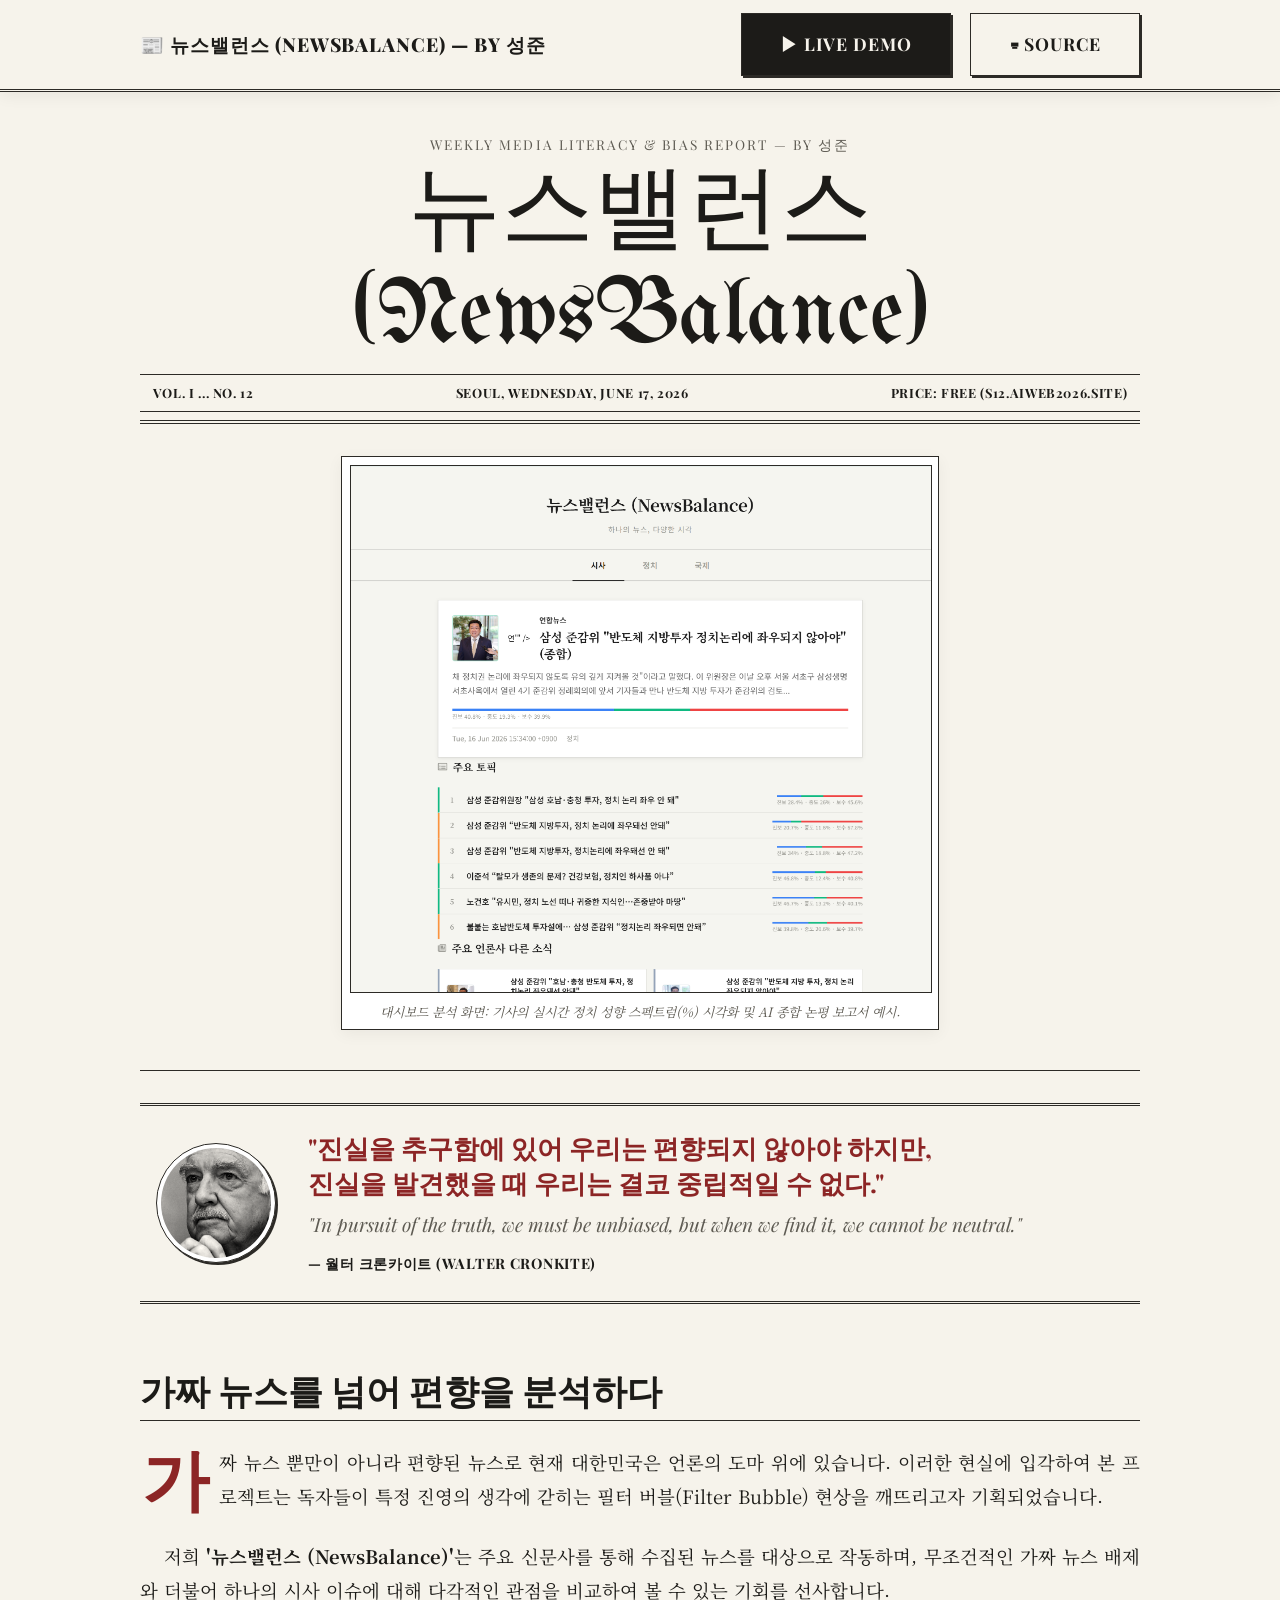
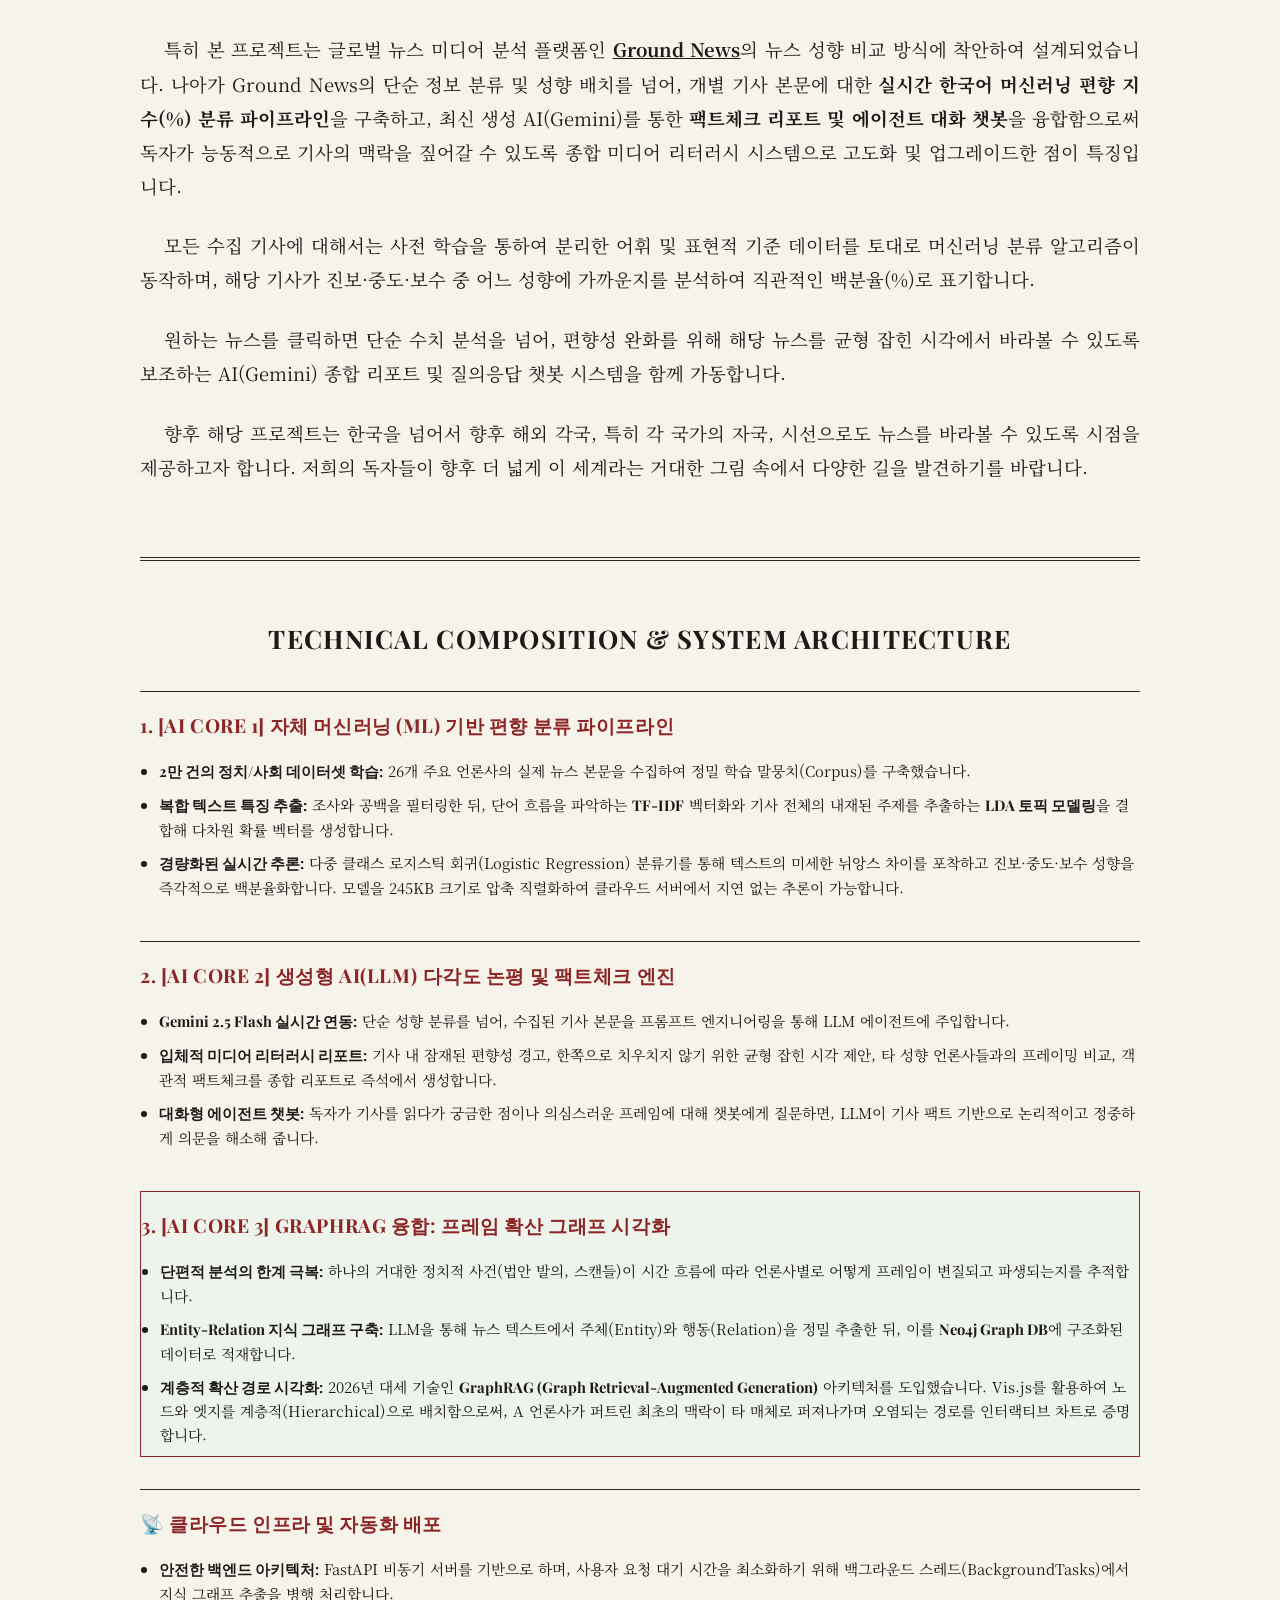
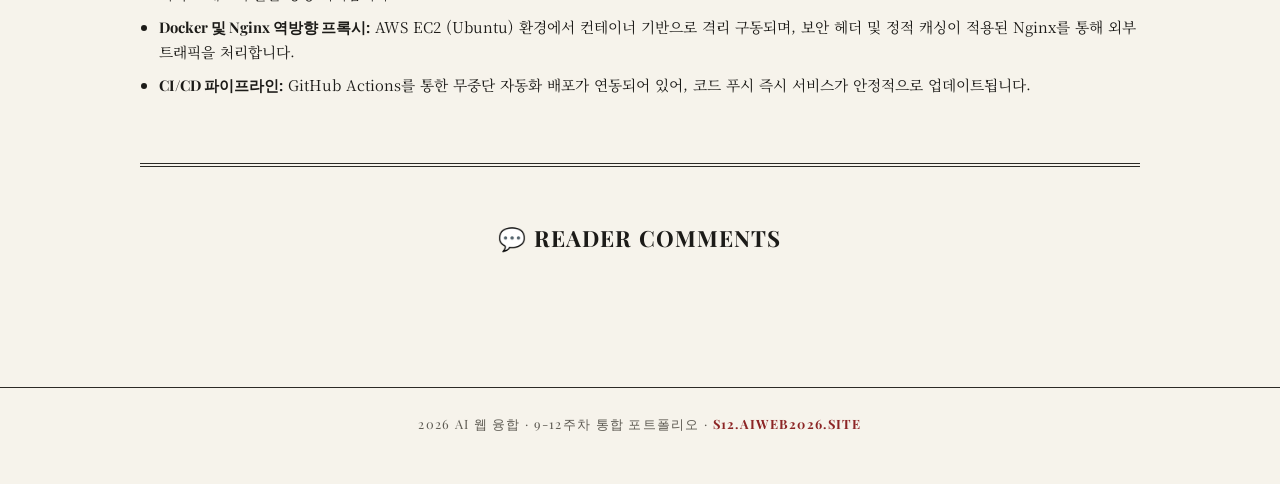
==== commit b4da71ef: "docs: emphasize 3 core AI aspects and remove n8n from landing page" ====
--- a/index.html
+++ b/index.html
@@ -99,43 +99,38 @@
       
       <div class="tech-grid">
         <div class="tech-card">
-          <h3 class="tech-sub-title">1. 기술 스택 &amp; 시스템 설계</h3>
+          <h3 class="tech-sub-title">1. [AI Core 1] 자체 머신러닝 (ML) 기반 편향 분류 파이프라인</h3>
           <ul class="tech-list">
-            <li><strong>프론트엔드/백엔드:</strong> FastAPI (Uvicorn) 비동기 백엔드 서버 + 반응형 HTML5/CSS3 (Glassmorphism 다크 테마) 및 Vanilla JS 구현.</li>
-            <li><strong>머신러닝 분류기:</strong> 26개 주요 언론사 기사 데이터를 학습한 Logistic Regression 분류기 탑재. TF-IDF 어휘 특징과 LDA 토픽 모델링 데이터를 기반으로 기사 성향을 실시간 백분율(%)화. 모델 크기 245KB (`bias_model.pkl`).</li>
-            <li><strong>생성 AI 모델:</strong> `google-genai` 최신 라이브러리로 Gemini 2.5 Flash API 연동. 편향성 경고, 타 언론사 비교, 팩트체크 리포트 작성 및 질의응답 챗봇 기능 수행.</li>
-            <li><strong>외부 API 연동:</strong> 네이버 뉴스 OpenAPI를 통하여 시사/정치/국제 카테고리별 실시간 뉴스를 주기적으로 수집 및 파싱.</li>
+            <li><strong>2만 건의 정치/사회 데이터셋 학습:</strong> 26개 주요 언론사의 실제 뉴스 본문을 수집하여 정밀 학습 말뭉치(Corpus)를 구축했습니다.</li>
+            <li><strong>복합 텍스트 특징 추출:</strong> 조사와 공백을 필터링한 뒤, 단어 흐름을 파악하는 <strong>TF-IDF</strong> 벡터화와 기사 전체의 내재된 주제를 추출하는 <strong>LDA 토픽 모델링</strong>을 결합해 다차원 확률 벡터를 생성합니다.</li>
+            <li><strong>경량화된 실시간 추론:</strong> 다중 클래스 로지스틱 회귀(Logistic Regression) 분류기를 통해 텍스트의 미세한 뉘앙스 차이를 포착하고 진보·중도·보수 성향을 즉각적으로 백분율화합니다. 모델을 245KB 크기로 압축 직렬화하여 클라우드 서버에서 지연 없는 추론이 가능합니다.</li>
           </ul>
         </div>
 
         <div class="tech-card">
-          <h3 class="tech-sub-title">2. 배포 및 완료 조건</h3>
+          <h3 class="tech-sub-title">2. [AI Core 2] 생성형 AI(LLM) 다각도 논평 및 팩트체크 엔진</h3>
           <ul class="tech-list">
-            <li><strong>완료 조건:</strong> 뉴스 리스트의 기사를 클릭했을 때, 10초 이내에 기사의 진보/중도/보수 분석 그래프가 나타나고 Gemini의 4대 편향 종합 보고서 및 AI 질의응답 기능이 화면에 지연 없이 렌더링된다.</li>
-            <li><strong>클라우드 인프라:</strong> AWS EC2 (Ubuntu 22.04 LTS) 가상 서버 환경에 탄력적 IP(Elastic IP)를 매핑하고, Docker Compose를 사용하여 FastAPI 컨테이너와 Nginx 웹 프록시 서버를 기동.</li>
-            <li><strong>CI/CD 자동화:</strong> GitHub Actions 워크플로우를 활용해 코드 push 시 SSH 원격 접속 후 자동으로 Nginx와 앱 서비스를 무중단 빌드 및 재실행.</li>
-            <li><strong>n8n 워크플로우 서버:</strong> 동일한 AWS EC2 서버 환경 위에 Docker Compose 및 Caddy를 묶어 12주차 n8n 자동화 인프라 서버를 병행 가동.</li>
+            <li><strong>Gemini 2.5 Flash 실시간 연동:</strong> 단순 성향 분류를 넘어, 수집된 기사 본문을 프롬프트 엔지니어링을 통해 LLM 에이전트에 주입합니다.</li>
+            <li><strong>입체적 미디어 리터러시 리포트:</strong> 기사 내 잠재된 편향성 경고, 한쪽으로 치우치지 않기 위한 균형 잡힌 시각 제안, 타 성향 언론사들과의 프레이밍 비교, 객관적 팩트체크를 종합 리포트로 즉석에서 생성합니다.</li>
+            <li><strong>대화형 에이전트 챗봇:</strong> 독자가 기사를 읽다가 궁금한 점이나 의심스러운 프레임에 대해 챗봇에게 질문하면, LLM이 기사 팩트 기반으로 논리적이고 정중하게 의문을 해소해 줍니다.</li>
+          </ul>
+        </div>
+
+        <div class="tech-card" style="border: 1px solid var(--accent); background: rgba(0, 240, 255, 0.03);">
+          <h3 class="tech-sub-title" style="color: var(--accent);">3. [AI Core 3] GraphRAG 융합: 프레임 확산 그래프 시각화</h3>
+          <ul class="tech-list">
+            <li><strong>단편적 분석의 한계 극복:</strong> 하나의 거대한 정치적 사건(법안 발의, 스캔들)이 시간 흐름에 따라 언론사별로 어떻게 프레임이 변질되고 파생되는지를 추적합니다.</li>
+            <li><strong>Entity-Relation 지식 그래프 구축:</strong> LLM을 통해 뉴스 텍스트에서 주체(Entity)와 행동(Relation)을 정밀 추출한 뒤, 이를 <strong>Neo4j Graph DB</strong>에 구조화된 데이터로 적재합니다.</li>
+            <li><strong>계층적 확산 경로 시각화:</strong> 2026년 대세 기술인 <strong>GraphRAG (Graph Retrieval-Augmented Generation)</strong> 아키텍처를 도입했습니다. Vis.js를 활용하여 노드와 엣지를 계층적(Hierarchical)으로 배치함으로써, A 언론사가 퍼트린 최초의 맥락이 타 매체로 퍼져나가며 오염되는 경로를 인터랙티브 차트로 증명합니다.</li>
           </ul>
         </div>
 
         <div class="tech-card">
-          <h3 class="tech-sub-title">3. 머신러닝 분류 모델 설계 &amp; 학습 파이프라인</h3>
+          <h3 class="tech-sub-title">📡 클라우드 인프라 및 자동화 배포</h3>
           <ul class="tech-list">
-            <li><strong>데이터셋 수집 및 군집화:</strong> 26개 주요 언론사가 생산한 약 2만 건의 실제 정치/사회 분야 뉴스 본문 텍스트 데이터를 웹 크롤링 및 네이버 OpenAPI를 통해 사전에 수집하여 정밀 학습 말뭉치(Corpus)를 구축했습니다.</li>
-            <li><strong>텍스트 전처리 및 어휘 특징 추출 (TF-IDF):</strong> 텍스트 내 HTML 태그, 불필요한 조사와 공백 등을 정규표현식으로 정밀 필터링한 후, 단어별 상대적 중요도와 문맥 상의 단어 조합 흐름을 모두 학습하기 위해 Uni-gram과 Bi-gram을 병합한 <strong>TF-IDF (Term Frequency-Inverse Document Frequency)</strong> 벡터화를 적용했습니다.</li>
-            <li><strong>토픽 모델링 특징 결합 (LDA):</strong> 단순한 어휘 빈도를 넘어 기사가 전반적으로 내포하고 있는 주제를 파악하기 위해 <strong>LDA (Latent Dirichlet Allocation)</strong> 알고리즘을 도입, 각 기사가 가질 수 있는 다차원 토픽 확률 벡터를 별도 특징으로 결합했습니다.</li>
-            <li><strong>정치 성향 로지스틱 회귀 학습 (Logistic Regression):</strong> 추출된 복합 특징 데이터들을 다중 클래스(Multi-class) 로지스틱 회귀 분류기 모델에 매핑하여 학습하였습니다. L2 규제(Ridge Penalty)를 적용하여 데이터의 과적합(Overfitting)을 차단했습니다.</li>
-            <li><strong>모델 경량화 및 고성능 직렬화:</strong> 전체 학습 파이프라인을 245KB 크기의 단일 가벼운 모델 파일(`bias_model.pkl`)로 경량화 직렬화하여, AWS EC2와 같은 제한된 클라우드 환경에서도 추론 호출 시 1ms 미만의 극도로 민첩한 실시간 예측(Inference)을 가능하게 했습니다.</li>
-          </ul>
-        </div>
-
-        <div class="tech-card" style="border: 1px solid var(--accent); background: rgba(0, 240, 255, 0.03);">
-          <h3 class="tech-sub-title" style="color: var(--accent);">4. 단순 팩트체크 ➡️ GraphRAG 기반 '이슈 오염도 및 프레임 추적'</h3>
-          <ul class="tech-list">
-            <li><strong>단편적 분석의 한계 극복:</strong> 네이버 뉴스 API로 가져온 단편적인 기사 하나만 분석하는 것은 깊이가 얕습니다. 하나의 거대한 정치적 사건(예: 특정 법안 발의, 스캔들)이 시간 흐름에 따라 어떻게 언론사별로 프레임이 바뀌는지 <strong>지식 그래프(Knowledge Graph)</strong> 형태로 추적합니다.</li>
-            <li><strong>Entity-Relation 추출 및 적재:</strong> 수많은 기사 텍스트에서 주체(Entity) - 행동(Relation) - 대상(Entity)의 맥락을 LLM으로 정밀 추출하여 <strong>Neo4j와 같은 Graph DB</strong>에 구조화된 데이터로 적재합니다.</li>
-            <li><strong>프레임 왜곡 경로 역추적:</strong> A 언론사가 최초로 퍼트린 특정 의혹(노드)이 어떤 경로를 타고 다른 보수/진보 매체로 확산(엣지)되며 본래의 맥락이 어떻게 왜곡 및 오염되었는지 <strong>GraphRAG 아키텍처</strong>를 통해 심층 탐색하고, 이를 챗봇이 시각적으로 풀어서 설명해 줍니다.</li>
-            <li><strong>최첨단 기술 구현:</strong> 2026년 현재 AI 업계에서 가장 핫한 대세 기술인 <strong>GraphRAG (Graph Retrieval-Augmented Generation)</strong> 및 벡터 DB 하이브리드 검색 아키텍처 구현 경험을 시스템에 탑재하여, 기존 단순 RAG의 정보 한계를 뛰어넘는 거시적인 언론 생태계 추적 능력을 확보했습니다.</li>
+            <li><strong>안전한 백엔드 아키텍처:</strong> FastAPI 비동기 서버를 기반으로 하며, 사용자 요청 대기 시간을 최소화하기 위해 백그라운드 스레드(BackgroundTasks)에서 지식 그래프 추출을 병행 처리합니다.</li>
+            <li><strong>Docker 및 Nginx 역방향 프록시:</strong> AWS EC2 (Ubuntu) 환경에서 컨테이너 기반으로 격리 구동되며, 보안 헤더 및 정적 캐싱이 적용된 Nginx를 통해 외부 트래픽을 처리합니다.</li>
+            <li><strong>CI/CD 파이프라인:</strong> GitHub Actions를 통한 무중단 자동화 배포가 연동되어 있어, 코드 푸시 즉시 서비스가 안정적으로 업데이트됩니다.</li>
           </ul>
         </div>
       </div>
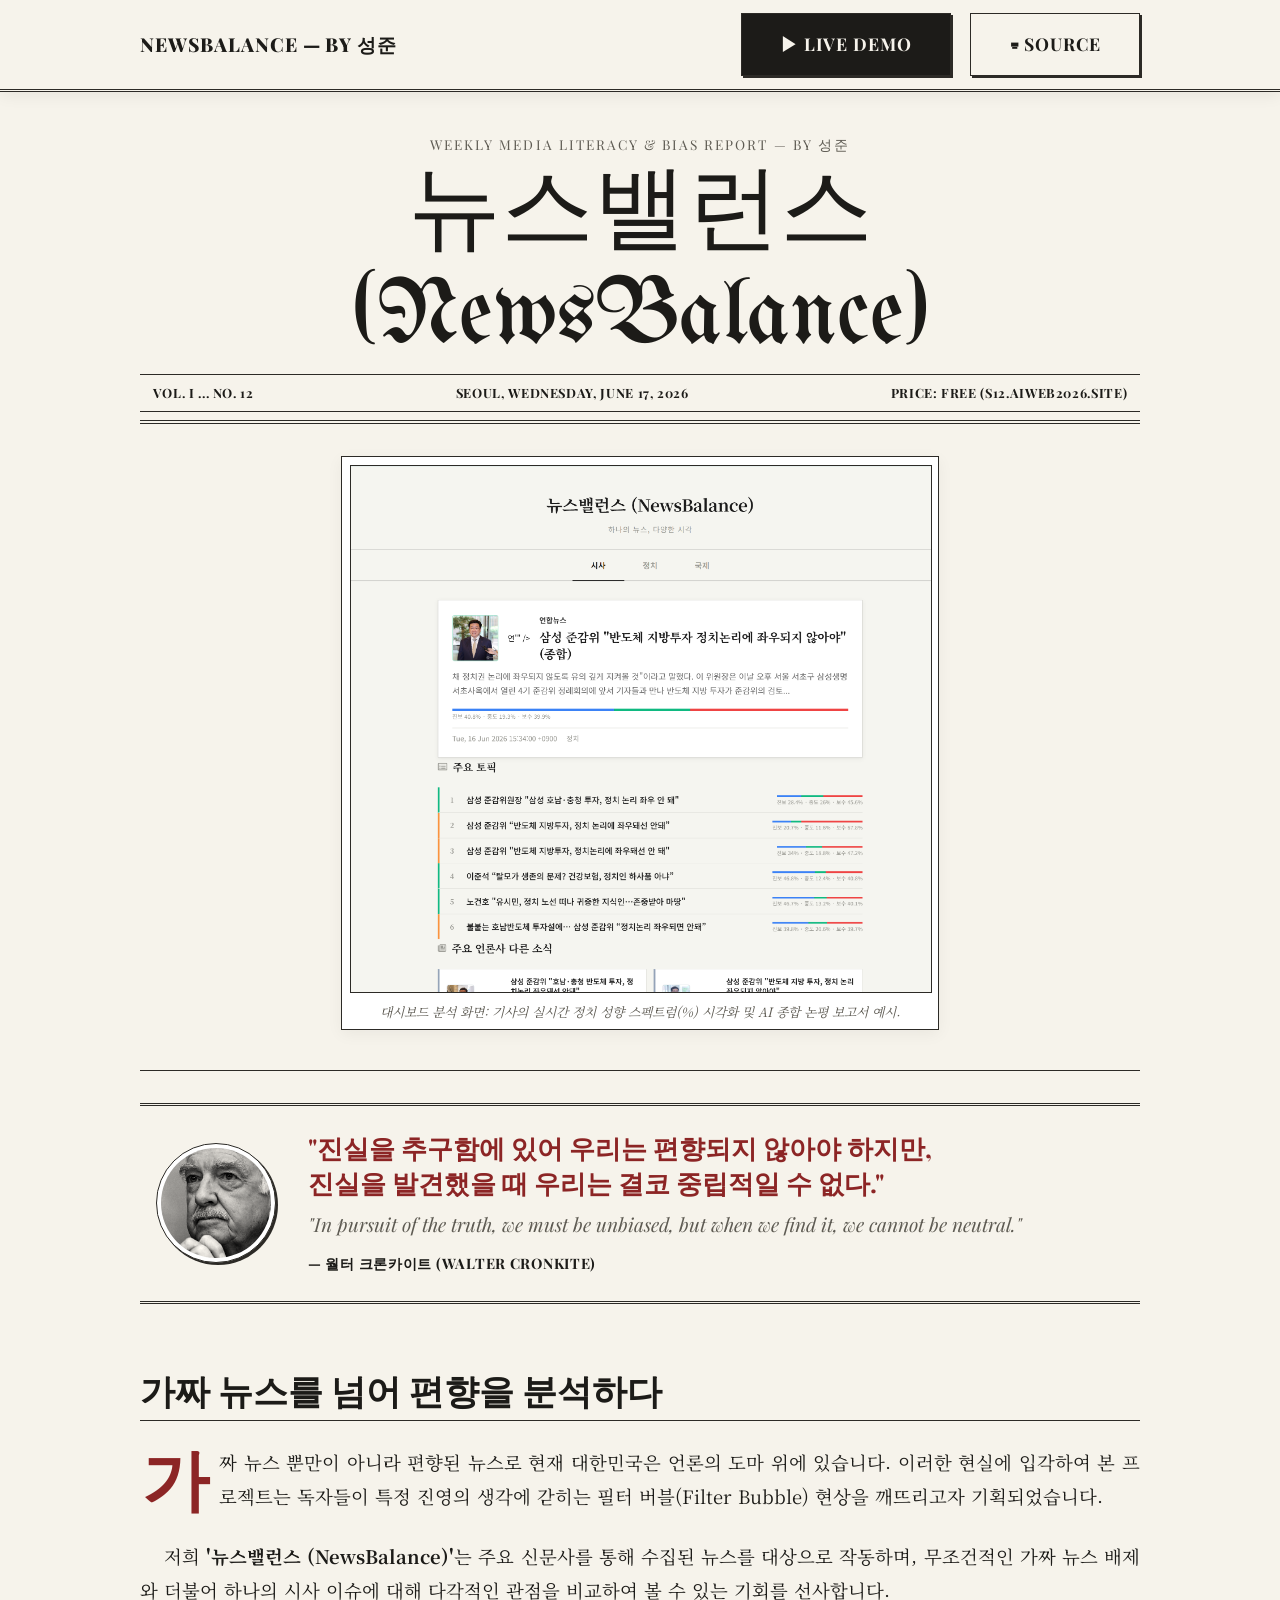
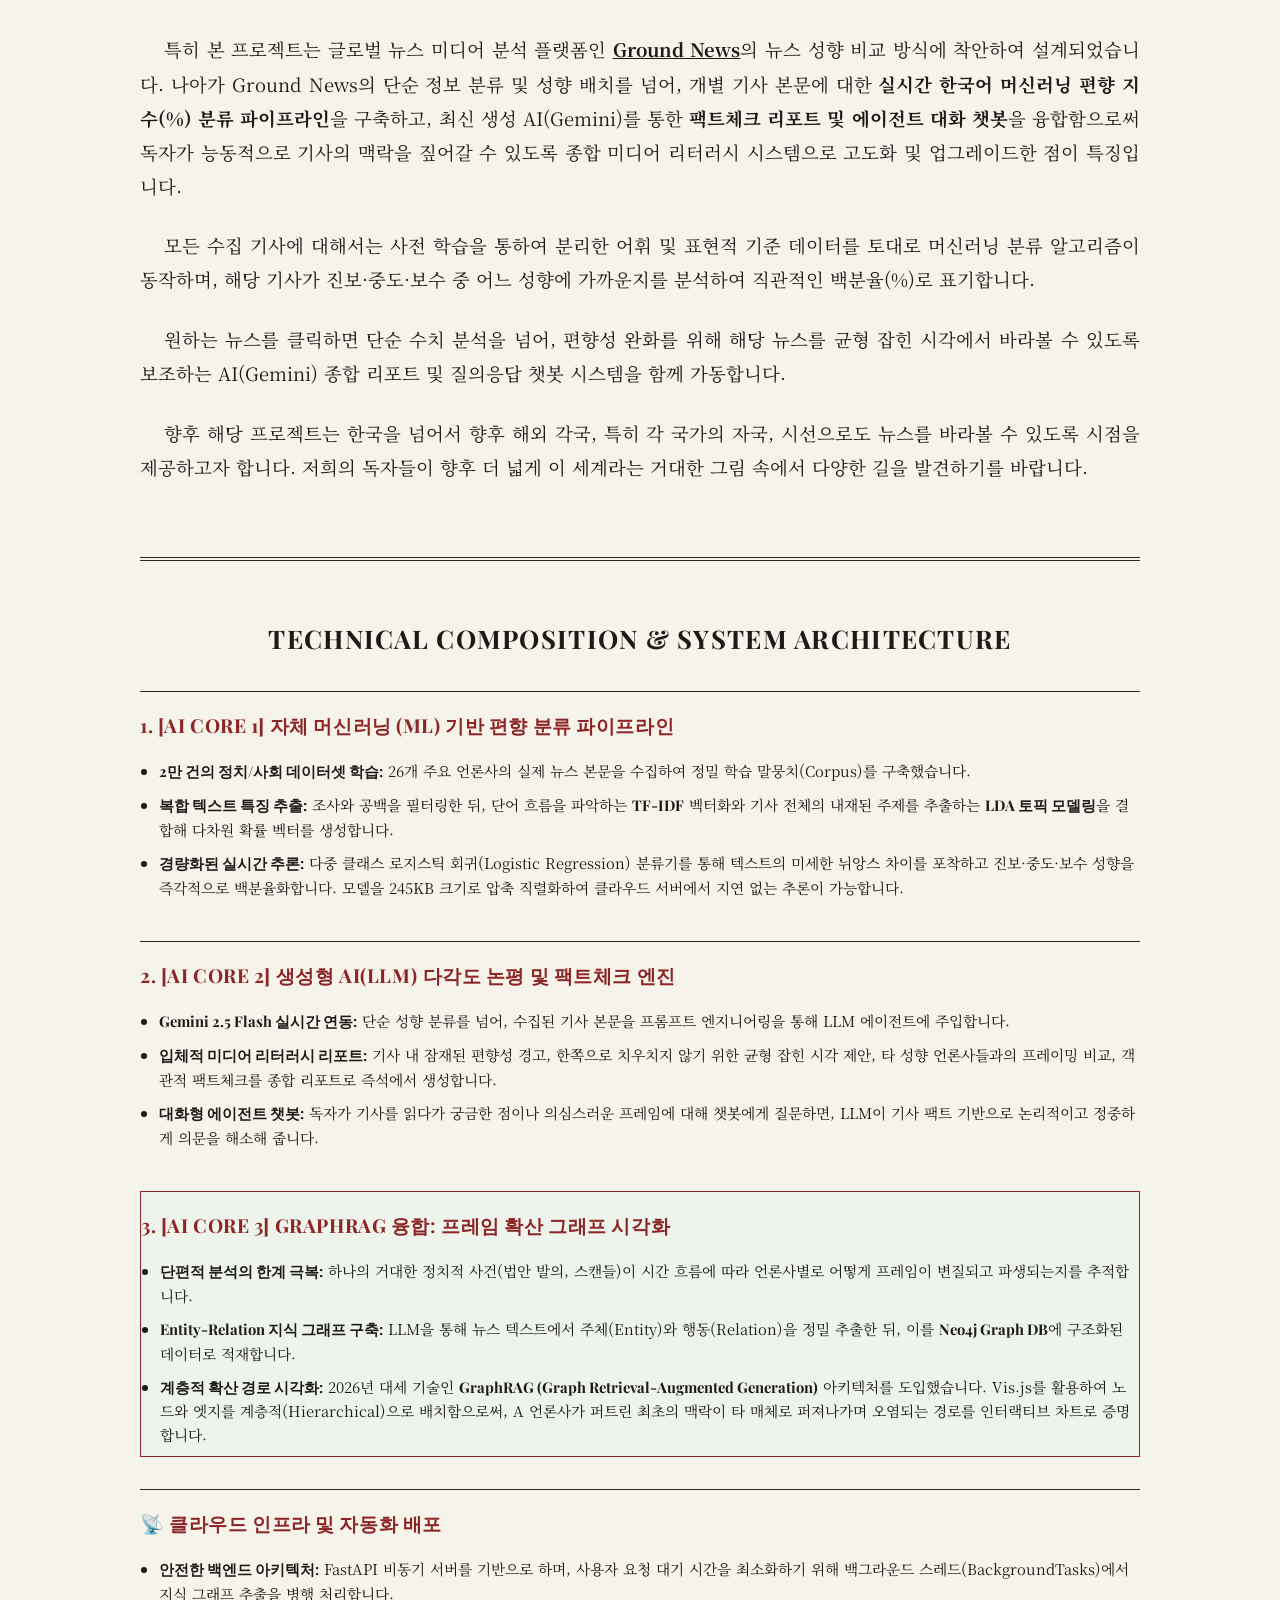
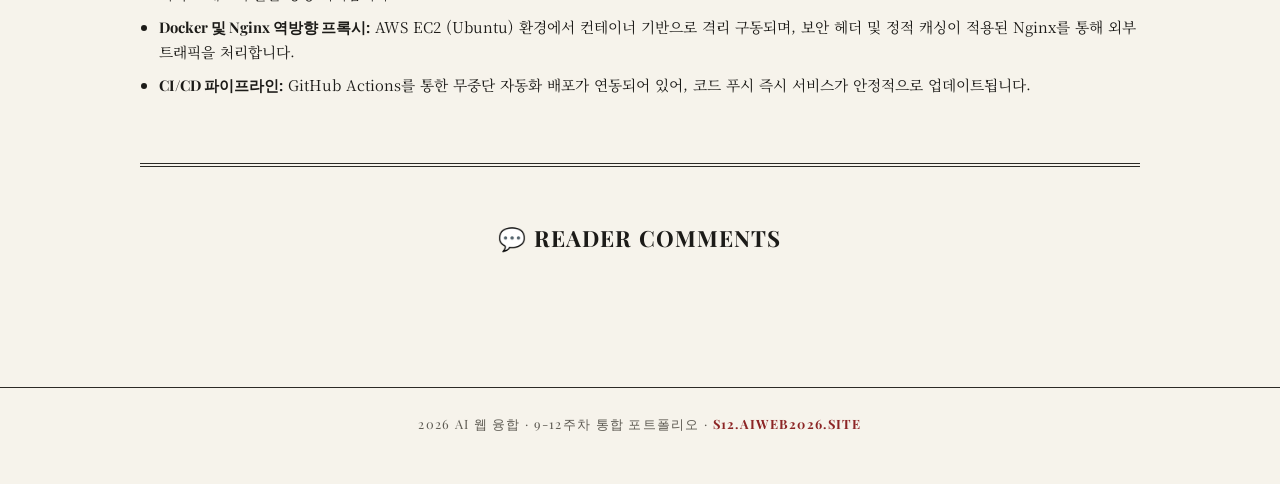
==== commit ebd96433: "Add files via upload" ====
--- a/index.html
+++ b/index.html
@@ -12,9 +12,9 @@
   <!-- ============ STICKY NAVIGATION BAR ============ -->
   <header class="sticky-nav">
     <div class="nav-inner">
-      <span class="nav-brand">📰 뉴스밸런스 (NewsBalance) — by 성준</span>
+      <span class="nav-brand">NewsBalance — by 성준</span>
       <div class="nav-buttons">
-        <a class="newspaper-btn btn-primary" href="http://100.27.218.145" target="_blank" rel="noopener">
+        <a class="newspaper-btn btn-primary" href="https://s12-demo.aiweb2026.site/" target="_blank" rel="noopener">
           ▶ Live Demo
         </a>
         <a class="newspaper-btn btn-secondary" href="https://github.com/sjunc/aiweb" target="_blank" rel="noopener">
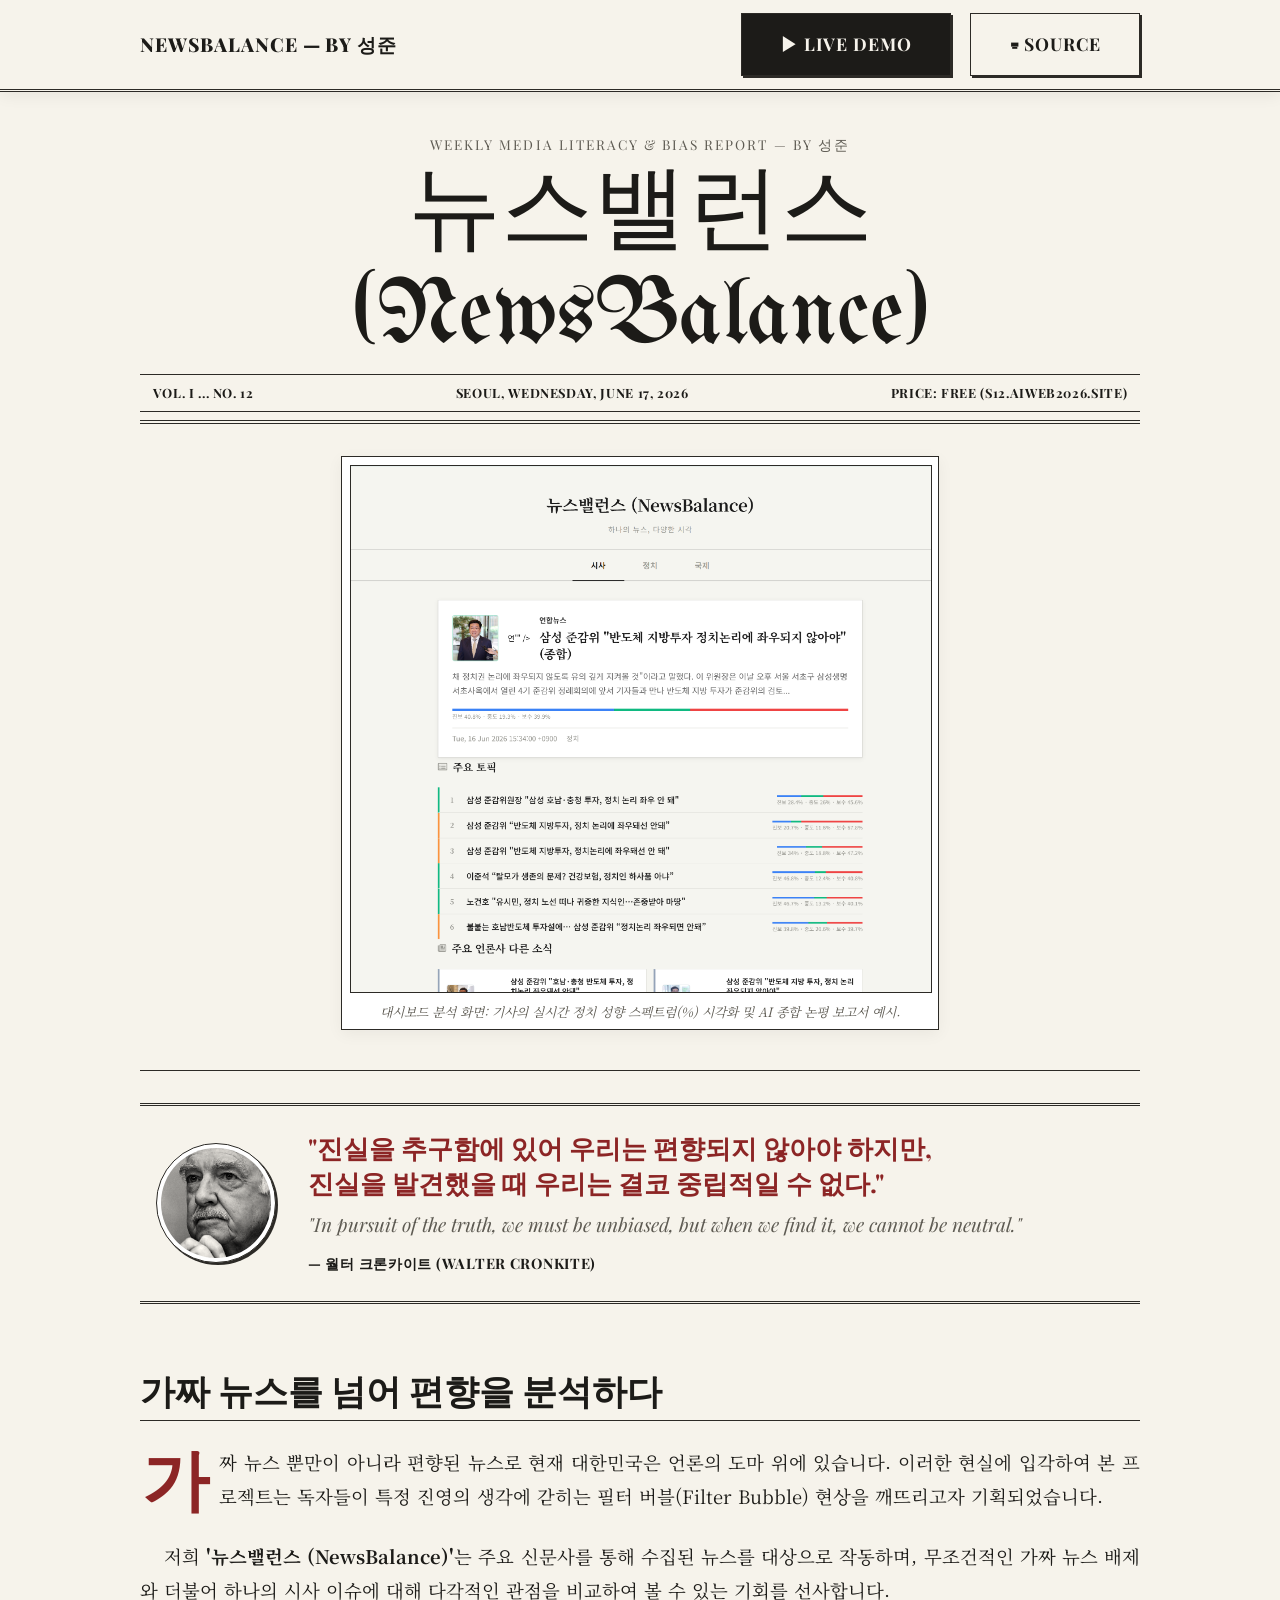
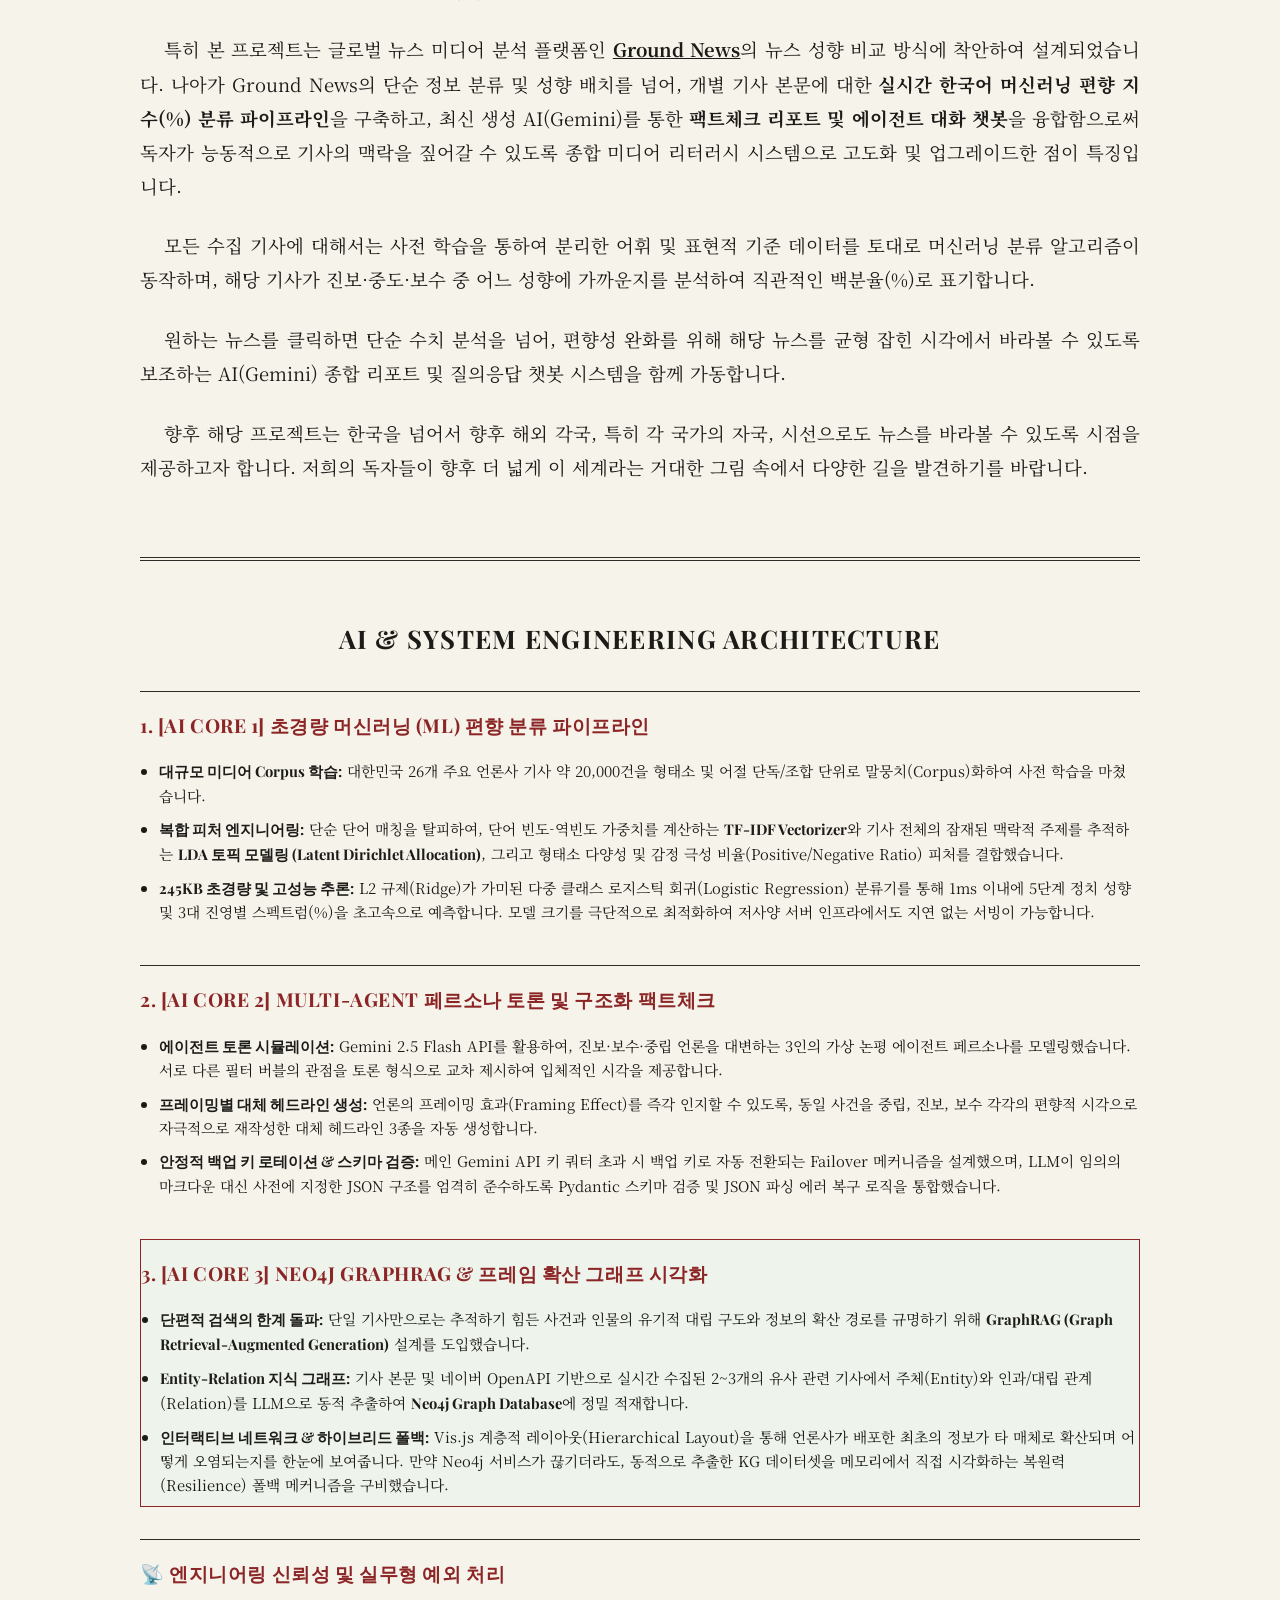
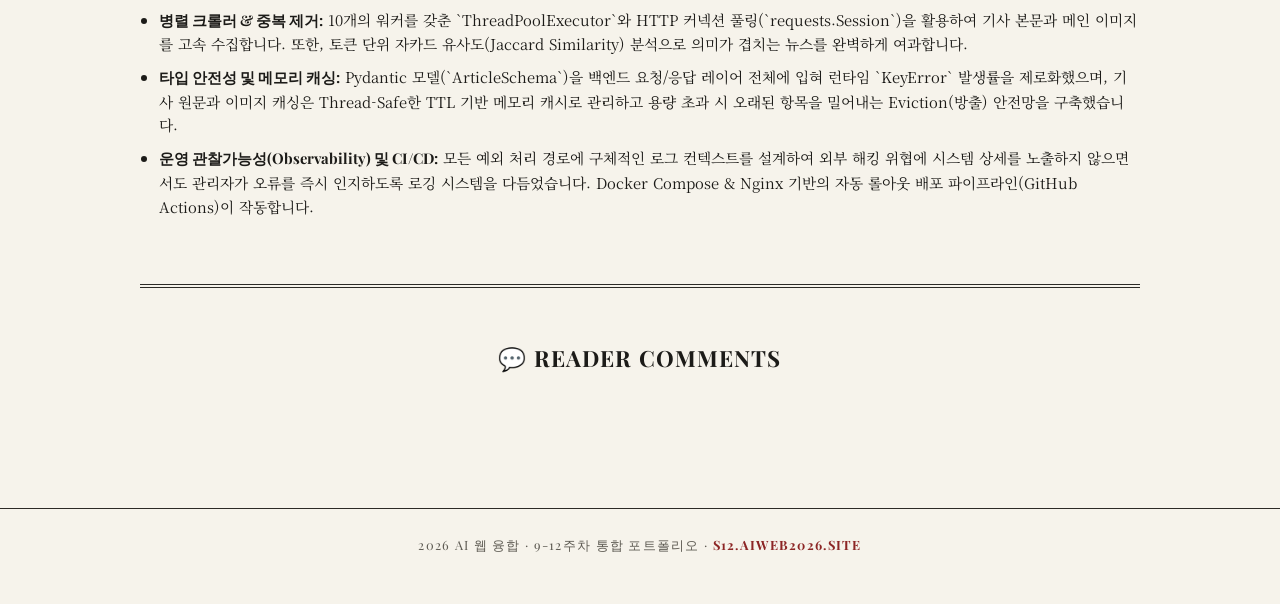
==== commit 4d0f69ca: "docs: update landing page and project contents to emphasize AI architectures and robust error handli" ====
--- a/index.html
+++ b/index.html
@@ -95,42 +95,42 @@
 
     <!-- ============ TECHNICAL SPECIFICATIONS ============ -->
     <section class="technical-report">
-      <h2 class="tech-title">Technical Composition &amp; System Architecture</h2>
+      <h2 class="tech-title">AI &amp; System Engineering Architecture</h2>
       
       <div class="tech-grid">
         <div class="tech-card">
-          <h3 class="tech-sub-title">1. [AI Core 1] 자체 머신러닝 (ML) 기반 편향 분류 파이프라인</h3>
+          <h3 class="tech-sub-title">1. [AI Core 1] 초경량 머신러닝 (ML) 편향 분류 파이프라인</h3>
           <ul class="tech-list">
-            <li><strong>2만 건의 정치/사회 데이터셋 학습:</strong> 26개 주요 언론사의 실제 뉴스 본문을 수집하여 정밀 학습 말뭉치(Corpus)를 구축했습니다.</li>
-            <li><strong>복합 텍스트 특징 추출:</strong> 조사와 공백을 필터링한 뒤, 단어 흐름을 파악하는 <strong>TF-IDF</strong> 벡터화와 기사 전체의 내재된 주제를 추출하는 <strong>LDA 토픽 모델링</strong>을 결합해 다차원 확률 벡터를 생성합니다.</li>
-            <li><strong>경량화된 실시간 추론:</strong> 다중 클래스 로지스틱 회귀(Logistic Regression) 분류기를 통해 텍스트의 미세한 뉘앙스 차이를 포착하고 진보·중도·보수 성향을 즉각적으로 백분율화합니다. 모델을 245KB 크기로 압축 직렬화하여 클라우드 서버에서 지연 없는 추론이 가능합니다.</li>
+            <li><strong>대규모 미디어 Corpus 학습:</strong> 대한민국 26개 주요 언론사 기사 약 20,000건을 형태소 및 어절 단독/조합 단위로 말뭉치(Corpus)화하여 사전 학습을 마쳤습니다.</li>
+            <li><strong>복합 피처 엔지니어링:</strong> 단순 단어 매칭을 탈피하여, 단어 빈도-역빈도 가중치를 계산하는 <strong>TF-IDF Vectorizer</strong>와 기사 전체의 잠재된 맥락적 주제를 추적하는 <strong>LDA 토픽 모델링 (Latent Dirichlet Allocation)</strong>, 그리고 형태소 다양성 및 감정 극성 비율(Positive/Negative Ratio) 피처를 결합했습니다.</li>
+            <li><strong>245KB 초경량 및 고성능 추론:</strong> L2 규제(Ridge)가 가미된 다중 클래스 로지스틱 회귀(Logistic Regression) 분류기를 통해 1ms 이내에 5단계 정치 성향 및 3대 진영별 스펙트럼(%)을 초고속으로 예측합니다. 모델 크기를 극단적으로 최적화하여 저사양 서버 인프라에서도 지연 없는 서빙이 가능합니다.</li>
           </ul>
         </div>
 
         <div class="tech-card">
-          <h3 class="tech-sub-title">2. [AI Core 2] 생성형 AI(LLM) 다각도 논평 및 팩트체크 엔진</h3>
+          <h3 class="tech-sub-title">2. [AI Core 2] Multi-Agent 페르소나 토론 및 구조화 팩트체크</h3>
           <ul class="tech-list">
-            <li><strong>Gemini 2.5 Flash 실시간 연동:</strong> 단순 성향 분류를 넘어, 수집된 기사 본문을 프롬프트 엔지니어링을 통해 LLM 에이전트에 주입합니다.</li>
-            <li><strong>입체적 미디어 리터러시 리포트:</strong> 기사 내 잠재된 편향성 경고, 한쪽으로 치우치지 않기 위한 균형 잡힌 시각 제안, 타 성향 언론사들과의 프레이밍 비교, 객관적 팩트체크를 종합 리포트로 즉석에서 생성합니다.</li>
-            <li><strong>대화형 에이전트 챗봇:</strong> 독자가 기사를 읽다가 궁금한 점이나 의심스러운 프레임에 대해 챗봇에게 질문하면, LLM이 기사 팩트 기반으로 논리적이고 정중하게 의문을 해소해 줍니다.</li>
+            <li><strong>에이전트 토론 시뮬레이션:</strong> Gemini 2.5 Flash API를 활용하여, 진보·보수·중립 언론을 대변하는 3인의 가상 논평 에이전트 페르소나를 모델링했습니다. 서로 다른 필터 버블의 관점을 토론 형식으로 교차 제시하여 입체적인 시각을 제공합니다.</li>
+            <li><strong>프레이밍별 대체 헤드라인 생성:</strong> 언론의 프레이밍 효과(Framing Effect)를 즉각 인지할 수 있도록, 동일 사건을 중립, 진보, 보수 각각의 편향적 시각으로 자극적으로 재작성한 대체 헤드라인 3종을 자동 생성합니다.</li>
+            <li><strong>안정적 백업 키 로테이션 & 스키마 검증:</strong> 메인 Gemini API 키 쿼터 초과 시 백업 키로 자동 전환되는 Failover 메커니즘을 설계했으며, LLM이 임의의 마크다운 대신 사전에 지정한 JSON 구조를 엄격히 준수하도록 Pydantic 스키마 검증 및 JSON 파싱 에러 복구 로직을 통합했습니다.</li>
           </ul>
         </div>
 
         <div class="tech-card" style="border: 1px solid var(--accent); background: rgba(0, 240, 255, 0.03);">
-          <h3 class="tech-sub-title" style="color: var(--accent);">3. [AI Core 3] GraphRAG 융합: 프레임 확산 그래프 시각화</h3>
+          <h3 class="tech-sub-title" style="color: var(--accent);">3. [AI Core 3] Neo4j GraphRAG &amp; 프레임 확산 그래프 시각화</h3>
           <ul class="tech-list">
-            <li><strong>단편적 분석의 한계 극복:</strong> 하나의 거대한 정치적 사건(법안 발의, 스캔들)이 시간 흐름에 따라 언론사별로 어떻게 프레임이 변질되고 파생되는지를 추적합니다.</li>
-            <li><strong>Entity-Relation 지식 그래프 구축:</strong> LLM을 통해 뉴스 텍스트에서 주체(Entity)와 행동(Relation)을 정밀 추출한 뒤, 이를 <strong>Neo4j Graph DB</strong>에 구조화된 데이터로 적재합니다.</li>
-            <li><strong>계층적 확산 경로 시각화:</strong> 2026년 대세 기술인 <strong>GraphRAG (Graph Retrieval-Augmented Generation)</strong> 아키텍처를 도입했습니다. Vis.js를 활용하여 노드와 엣지를 계층적(Hierarchical)으로 배치함으로써, A 언론사가 퍼트린 최초의 맥락이 타 매체로 퍼져나가며 오염되는 경로를 인터랙티브 차트로 증명합니다.</li>
+            <li><strong>단편적 검색의 한계 돌파:</strong> 단일 기사만으로는 추적하기 힘든 사건과 인물의 유기적 대립 구도와 정보의 확산 경로를 규명하기 위해 <strong>GraphRAG (Graph Retrieval-Augmented Generation)</strong> 설계를 도입했습니다.</li>
+            <li><strong>Entity-Relation 지식 그래프:</strong> 기사 본문 및 네이버 OpenAPI 기반으로 실시간 수집된 2~3개의 유사 관련 기사에서 주체(Entity)와 인과/대립 관계(Relation)를 LLM으로 동적 추출하여 <strong>Neo4j Graph Database</strong>에 정밀 적재합니다.</li>
+            <li><strong>인터랙티브 네트워크 & 하이브리드 폴백:</strong> Vis.js 계층적 레이아웃(Hierarchical Layout)을 통해 언론사가 배포한 최초의 정보가 타 매체로 확산되며 어떻게 오염되는지를 한눈에 보여줍니다. 만약 Neo4j 서비스가 끊기더라도, 동적으로 추출한 KG 데이터셋을 메모리에서 직접 시각화하는 복원력(Resilience) 폴백 메커니즘을 구비했습니다.</li>
           </ul>
         </div>
 
         <div class="tech-card">
-          <h3 class="tech-sub-title">📡 클라우드 인프라 및 자동화 배포</h3>
+          <h3 class="tech-sub-title">📡 엔지니어링 신뢰성 및 실무형 예외 처리</h3>
           <ul class="tech-list">
-            <li><strong>안전한 백엔드 아키텍처:</strong> FastAPI 비동기 서버를 기반으로 하며, 사용자 요청 대기 시간을 최소화하기 위해 백그라운드 스레드(BackgroundTasks)에서 지식 그래프 추출을 병행 처리합니다.</li>
-            <li><strong>Docker 및 Nginx 역방향 프록시:</strong> AWS EC2 (Ubuntu) 환경에서 컨테이너 기반으로 격리 구동되며, 보안 헤더 및 정적 캐싱이 적용된 Nginx를 통해 외부 트래픽을 처리합니다.</li>
-            <li><strong>CI/CD 파이프라인:</strong> GitHub Actions를 통한 무중단 자동화 배포가 연동되어 있어, 코드 푸시 즉시 서비스가 안정적으로 업데이트됩니다.</li>
+            <li><strong>병렬 크롤러 & 중복 제거:</strong> 10개의 워커를 갖춘 `ThreadPoolExecutor`와 HTTP 커넥션 풀링(`requests.Session`)을 활용하여 기사 본문과 메인 이미지를 고속 수집합니다. 또한, 토큰 단위 자카드 유사도(Jaccard Similarity) 분석으로 의미가 겹치는 뉴스를 완벽하게 여과합니다.</li>
+            <li><strong>타입 안전성 및 메모리 캐싱:</strong> Pydantic 모델(`ArticleSchema`)을 백엔드 요청/응답 레이어 전체에 입혀 런타임 `KeyError` 발생률을 제로화했으며, 기사 원문과 이미지 캐싱은 Thread-Safe한 TTL 기반 메모리 캐시로 관리하고 용량 초과 시 오래된 항목을 밀어내는 Eviction(방출) 안전망을 구축했습니다.</li>
+            <li><strong>운영 관찰가능성(Observability) 및 CI/CD:</strong> 모든 예외 처리 경로에 구체적인 로그 컨텍스트를 설계하여 외부 해킹 위협에 시스템 상세를 노출하지 않으면서도 관리자가 오류를 즉시 인지하도록 로깅 시스템을 다듬었습니다. Docker Compose & Nginx 기반의 자동 롤아웃 배포 파이프라인(GitHub Actions)이 작동합니다.</li>
           </ul>
         </div>
       </div>
